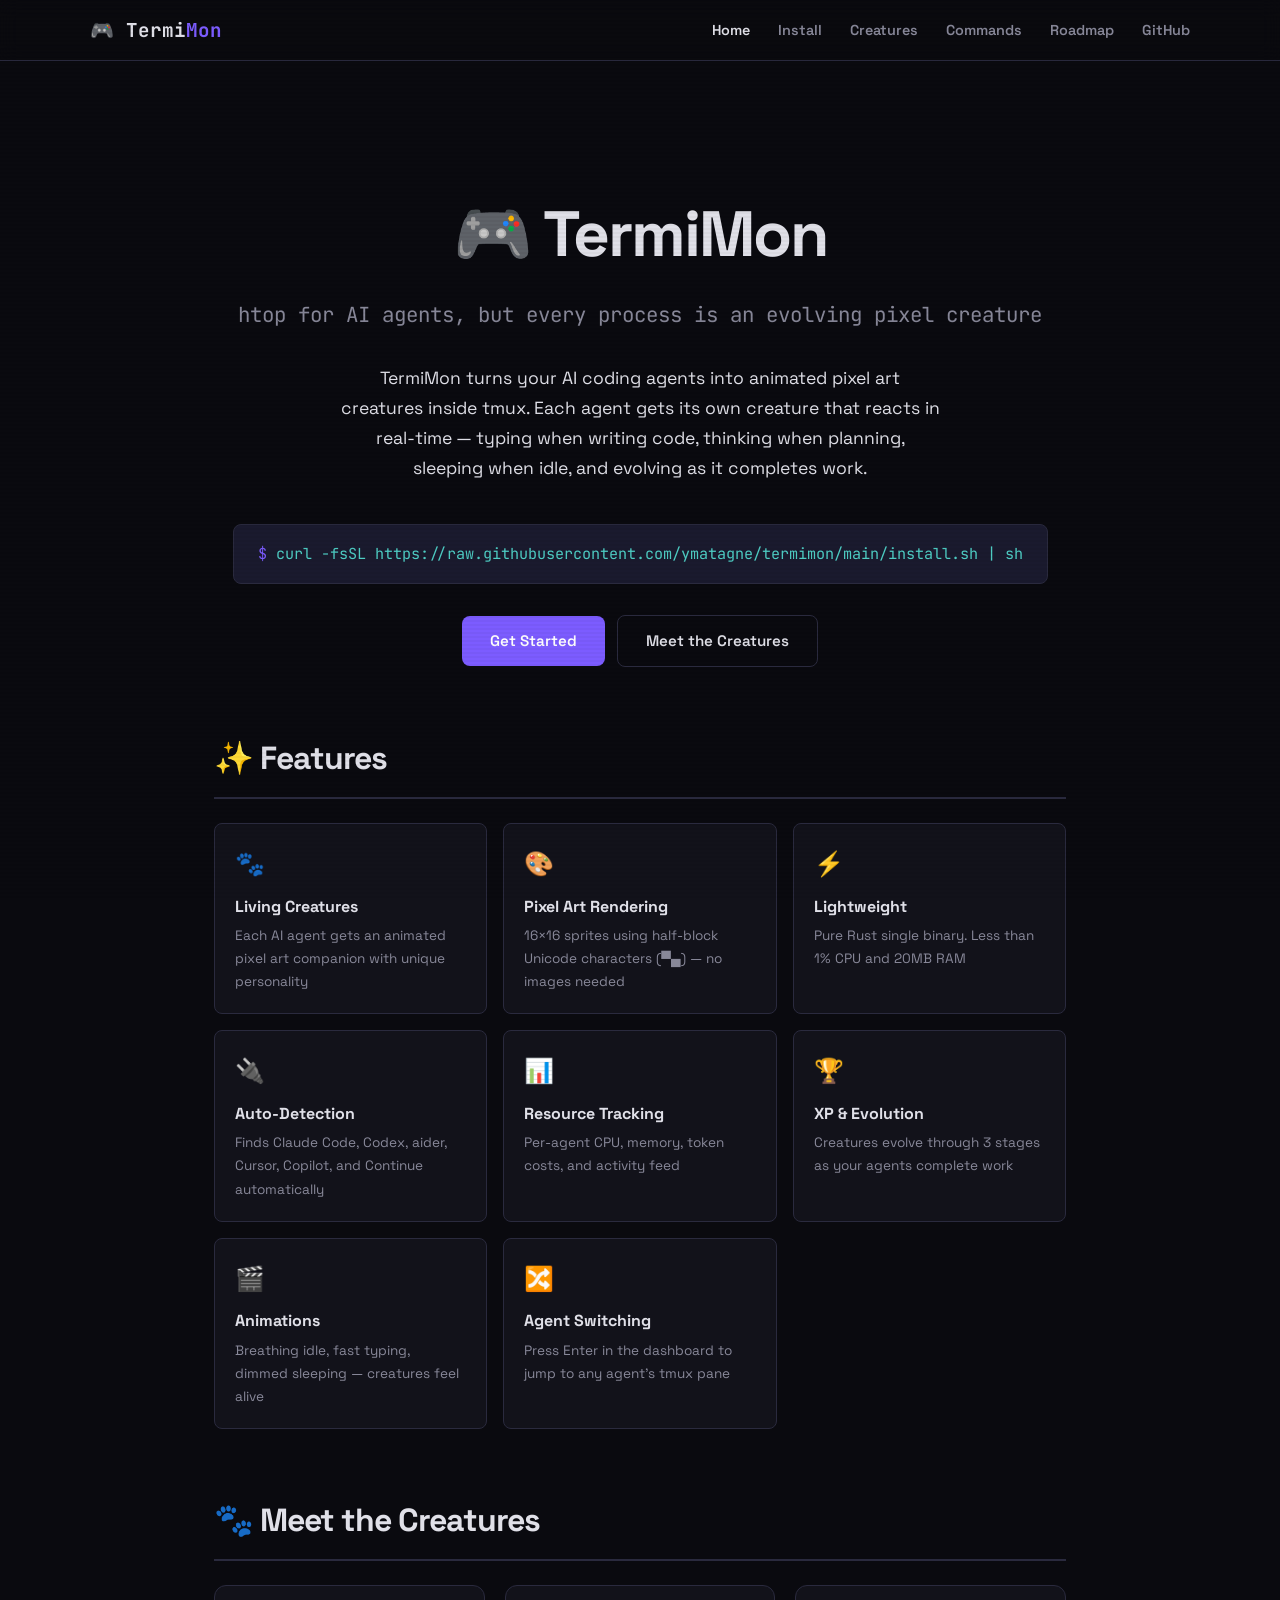
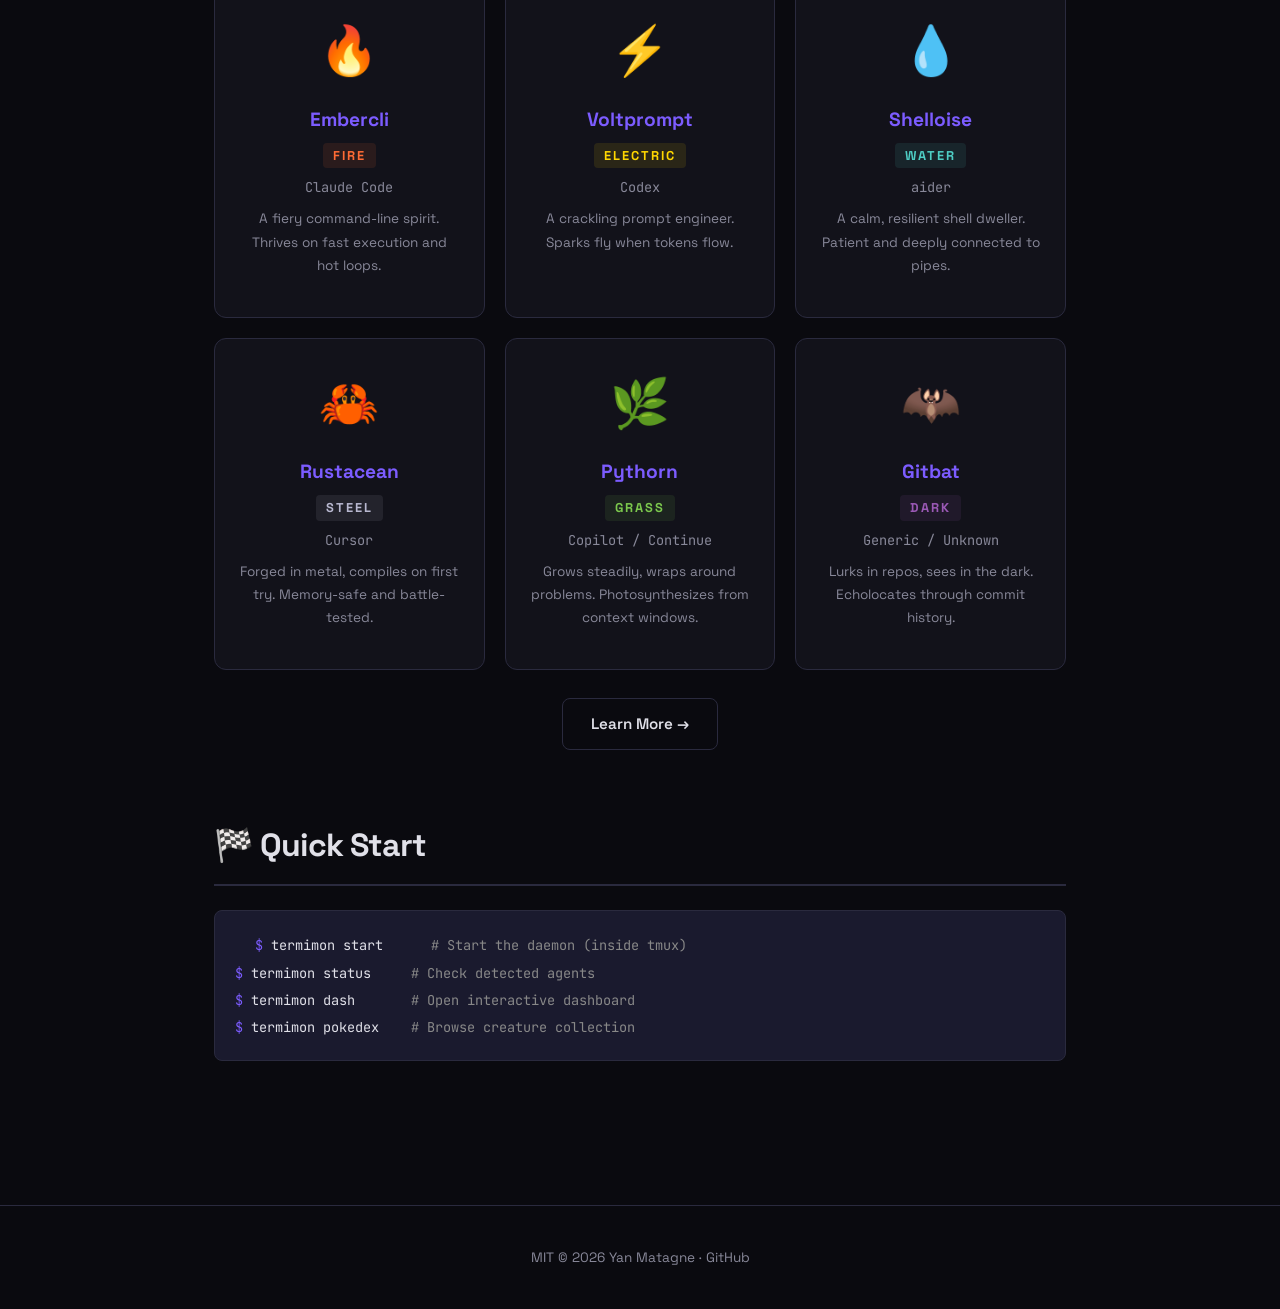
==== docs/index.html @ b50f7424 "docs: add GitHub Pages site, updated README, and CONTRIBUTING.md - Dark-themed docs site with pixel " ====
<!DOCTYPE html>
<html lang="en">
<head>
  <meta charset="UTF-8">
  <meta name="viewport" content="width=device-width, initial-scale=1.0">
  <title>TermiMon — Terminal Creature Companions for AI Agents</title>
  <meta name="description" content="htop for AI agents, but every process is an evolving pixel creature. Terminal companions for Claude Code, Codex, aider, Cursor, and more.">
  <link rel="stylesheet" href="assets/style.css">
</head>
<body>
  <nav>
    <div class="nav-inner">
      <div class="logo">🎮 Termi<span>Mon</span></div>
      <div class="links">
        <a href="index.html" class="active">Home</a>
        <a href="install.html">Install</a>
        <a href="creatures.html">Creatures</a>
        <a href="commands.html">Commands</a>
        <a href="roadmap.html">Roadmap</a>
        <a href="https://github.com/ymatagne/termimon">GitHub</a>
      </div>
    </div>
  </nav>

  <div class="container">
    <div class="hero">
      <h1>🎮 TermiMon</h1>
      <p class="tagline">htop for AI agents, but every process is an evolving pixel creature</p>
      <p class="pitch">
        TermiMon turns your AI coding agents into animated pixel art creatures inside tmux.
        Each agent gets its own creature that reacts in real-time — typing when writing code,
        thinking when planning, sleeping when idle, and evolving as it completes work.
      </p>
      <div class="hero-install">
        <span class="prompt">$ </span><span class="cmd">curl -fsSL https://raw.githubusercontent.com/ymatagne/termimon/main/install.sh | sh</span>
      </div>
      <br><br>
      <a href="install.html" class="btn btn-primary">Get Started</a>
      <a href="creatures.html" class="btn btn-outline">Meet the Creatures</a>
    </div>

    <section>
      <h2>✨ Features</h2>
      <div class="features">
        <div class="feature">
          <div class="icon">🐾</div>
          <h4>Living Creatures</h4>
          <p>Each AI agent gets an animated pixel art companion with unique personality</p>
        </div>
        <div class="feature">
          <div class="icon">🎨</div>
          <h4>Pixel Art Rendering</h4>
          <p>16×16 sprites using half-block Unicode characters (▀▄) — no images needed</p>
        </div>
        <div class="feature">
          <div class="icon">⚡</div>
          <h4>Lightweight</h4>
          <p>Pure Rust single binary. Less than 1% CPU and 20MB RAM</p>
        </div>
        <div class="feature">
          <div class="icon">🔌</div>
          <h4>Auto-Detection</h4>
          <p>Finds Claude Code, Codex, aider, Cursor, Copilot, and Continue automatically</p>
        </div>
        <div class="feature">
          <div class="icon">📊</div>
          <h4>Resource Tracking</h4>
          <p>Per-agent CPU, memory, token costs, and activity feed</p>
        </div>
        <div class="feature">
          <div class="icon">🏆</div>
          <h4>XP & Evolution</h4>
          <p>Creatures evolve through 3 stages as your agents complete work</p>
        </div>
        <div class="feature">
          <div class="icon">🎬</div>
          <h4>Animations</h4>
          <p>Breathing idle, fast typing, dimmed sleeping — creatures feel alive</p>
        </div>
        <div class="feature">
          <div class="icon">🔀</div>
          <h4>Agent Switching</h4>
          <p>Press Enter in the dashboard to jump to any agent's tmux pane</p>
        </div>
      </div>
    </section>

    <section>
      <h2>🐾 Meet the Creatures</h2>
      <div class="creatures-grid">
        <div class="creature-card">
          <span class="sprite">🔥</span>
          <h3>Embercli</h3>
          <span class="type type-fire">Fire</span>
          <div class="agent">Claude Code</div>
          <p class="desc">A fiery command-line spirit. Thrives on fast execution and hot loops.</p>
        </div>
        <div class="creature-card">
          <span class="sprite">⚡</span>
          <h3>Voltprompt</h3>
          <span class="type type-electric">Electric</span>
          <div class="agent">Codex</div>
          <p class="desc">A crackling prompt engineer. Sparks fly when tokens flow.</p>
        </div>
        <div class="creature-card">
          <span class="sprite">💧</span>
          <h3>Shelloise</h3>
          <span class="type type-water">Water</span>
          <div class="agent">aider</div>
          <p class="desc">A calm, resilient shell dweller. Patient and deeply connected to pipes.</p>
        </div>
        <div class="creature-card">
          <span class="sprite">🦀</span>
          <h3>Rustacean</h3>
          <span class="type type-steel">Steel</span>
          <div class="agent">Cursor</div>
          <p class="desc">Forged in metal, compiles on first try. Memory-safe and battle-tested.</p>
        </div>
        <div class="creature-card">
          <span class="sprite">🌿</span>
          <h3>Pythorn</h3>
          <span class="type type-grass">Grass</span>
          <div class="agent">Copilot / Continue</div>
          <p class="desc">Grows steadily, wraps around problems. Photosynthesizes from context windows.</p>
        </div>
        <div class="creature-card">
          <span class="sprite">🦇</span>
          <h3>Gitbat</h3>
          <span class="type type-dark">Dark</span>
          <div class="agent">Generic / Unknown</div>
          <p class="desc">Lurks in repos, sees in the dark. Echolocates through commit history.</p>
        </div>
      </div>
      <p style="text-align:center"><a href="creatures.html" class="btn btn-outline">Learn More →</a></p>
    </section>

    <section>
      <h2>🏁 Quick Start</h2>
      <pre><code><span style="color:#7c5cff">$</span> termimon start      <span style="color:#888"># Start the daemon (inside tmux)</span>
<span style="color:#7c5cff">$</span> termimon status     <span style="color:#888"># Check detected agents</span>
<span style="color:#7c5cff">$</span> termimon dash       <span style="color:#888"># Open interactive dashboard</span>
<span style="color:#7c5cff">$</span> termimon pokedex    <span style="color:#888"># Browse creature collection</span></code></pre>
    </section>
  </div>

  <footer>
    <p>MIT © 2026 Yan Matagne · <a href="https://github.com/ymatagne/termimon">GitHub</a></p>
  </footer>
</body>
</html>
---- docs/assets/style.css ----
@import url('https://fonts.googleapis.com/css2?family=JetBrains+Mono:wght@400;700&family=Space+Grotesk:wght@400;600;700&display=swap');

:root {
  --bg: #0a0a0f;
  --bg-card: #12121a;
  --bg-code: #1a1a2e;
  --border: #2a2a3e;
  --text: #e0e0e8;
  --text-dim: #888899;
  --accent: #7c5cff;
  --accent-glow: rgba(124, 92, 255, 0.3);
  --fire: #ff6b35;
  --electric: #ffd700;
  --water: #4ecdc4;
  --steel: #b8b8d0;
  --grass: #7bc74d;
  --dark: #9b59b6;
  --green: #4ecdc4;
}

* { margin: 0; padding: 0; box-sizing: border-box; }

html { scroll-behavior: smooth; }

body {
  font-family: 'Space Grotesk', sans-serif;
  background: var(--bg);
  color: var(--text);
  line-height: 1.7;
  min-height: 100vh;
}

/* Scanline overlay */
body::before {
  content: '';
  position: fixed;
  top: 0; left: 0; right: 0; bottom: 0;
  background: repeating-linear-gradient(
    0deg,
    transparent,
    transparent 2px,
    rgba(0,0,0,0.03) 2px,
    rgba(0,0,0,0.03) 4px
  );
  pointer-events: none;
  z-index: 1000;
}

a { color: var(--accent); text-decoration: none; transition: color 0.2s; }
a:hover { color: #9d84ff; }

code, pre {
  font-family: 'JetBrains Mono', monospace;
}

code {
  background: var(--bg-code);
  padding: 2px 8px;
  border-radius: 4px;
  font-size: 0.9em;
}

pre {
  background: var(--bg-code);
  border: 1px solid var(--border);
  border-radius: 8px;
  padding: 20px;
  overflow-x: auto;
  margin: 16px 0;
  position: relative;
}

pre code {
  background: none;
  padding: 0;
  font-size: 0.85em;
}

pre::before {
  content: '$ ';
  color: var(--accent);
  opacity: 0;
}

/* Nav */
nav {
  position: fixed;
  top: 0; left: 0; right: 0;
  background: rgba(10, 10, 15, 0.9);
  backdrop-filter: blur(10px);
  border-bottom: 1px solid var(--border);
  z-index: 100;
  padding: 0 24px;
}

nav .nav-inner {
  max-width: 1100px;
  margin: 0 auto;
  display: flex;
  align-items: center;
  justify-content: space-between;
  height: 60px;
}

nav .logo {
  font-family: 'JetBrains Mono', monospace;
  font-weight: 700;
  font-size: 1.2em;
  color: var(--text);
}

nav .logo span { color: var(--accent); }

nav .links { display: flex; gap: 28px; }
nav .links a {
  color: var(--text-dim);
  font-size: 0.9em;
  font-weight: 600;
  transition: color 0.2s;
}
nav .links a:hover, nav .links a.active { color: var(--text); }

/* Main content */
.container {
  max-width: 900px;
  margin: 0 auto;
  padding: 100px 24px 80px;
}

/* Hero */
.hero {
  text-align: center;
  padding: 80px 0 60px;
}

.hero h1 {
  font-size: 4em;
  font-weight: 700;
  margin-bottom: 8px;
  letter-spacing: -2px;
}

.hero .tagline {
  font-size: 1.3em;
  color: var(--text-dim);
  margin-bottom: 32px;
  font-family: 'JetBrains Mono', monospace;
}

.hero .pitch {
  font-size: 1.1em;
  color: var(--text);
  max-width: 600px;
  margin: 0 auto 40px;
}

.hero-install {
  background: var(--bg-code);
  border: 1px solid var(--border);
  border-radius: 8px;
  padding: 16px 24px;
  display: inline-block;
  font-family: 'JetBrains Mono', monospace;
  font-size: 0.95em;
  position: relative;
}

.hero-install .prompt { color: var(--accent); }
.hero-install .cmd { color: var(--green); }

/* Section */
section {
  margin-bottom: 64px;
}

section h2 {
  font-size: 2em;
  margin-bottom: 24px;
  padding-bottom: 12px;
  border-bottom: 2px solid var(--border);
  letter-spacing: -1px;
}

section h3 {
  font-size: 1.3em;
  margin: 24px 0 12px;
  color: var(--accent);
}

section p {
  margin-bottom: 16px;
  color: var(--text-dim);
}

/* Feature grid */
.features {
  display: grid;
  grid-template-columns: repeat(auto-fit, minmax(250px, 1fr));
  gap: 16px;
  margin: 24px 0;
}

.feature {
  background: var(--bg-card);
  border: 1px solid var(--border);
  border-radius: 8px;
  padding: 20px;
  transition: border-color 0.2s;
}

.feature:hover {
  border-color: var(--accent);
}

.feature .icon {
  font-size: 1.5em;
  margin-bottom: 8px;
}

.feature h4 {
  font-size: 1em;
  margin-bottom: 4px;
}

.feature p {
  font-size: 0.85em;
  color: var(--text-dim);
  margin: 0;
}

/* Creature cards */
.creatures-grid {
  display: grid;
  grid-template-columns: repeat(auto-fit, minmax(260px, 1fr));
  gap: 20px;
  margin: 24px 0;
}

.creature-card {
  background: var(--bg-card);
  border: 1px solid var(--border);
  border-radius: 12px;
  padding: 24px;
  text-align: center;
  transition: transform 0.2s, border-color 0.2s;
}

.creature-card:hover {
  transform: translateY(-4px);
  border-color: var(--accent);
}

.creature-card .sprite {
  font-size: 3em;
  margin-bottom: 12px;
  display: block;
}

.creature-card h3 {
  margin: 0 0 4px;
  font-size: 1.2em;
}

.creature-card .type {
  font-size: 0.8em;
  font-weight: 700;
  text-transform: uppercase;
  letter-spacing: 2px;
  margin-bottom: 8px;
  display: inline-block;
  padding: 2px 10px;
  border-radius: 4px;
}

.type-fire { color: var(--fire); background: rgba(255,107,53,0.1); }
.type-electric { color: var(--electric); background: rgba(255,215,0,0.1); }
.type-water { color: var(--water); background: rgba(78,205,196,0.1); }
.type-steel { color: var(--steel); background: rgba(184,184,208,0.1); }
.type-grass { color: var(--grass); background: rgba(123,199,77,0.1); }
.type-dark { color: var(--dark); background: rgba(155,89,182,0.1); }

.creature-card .agent {
  font-family: 'JetBrains Mono', monospace;
  font-size: 0.85em;
  color: var(--text-dim);
}

.creature-card .desc {
  font-size: 0.85em;
  color: var(--text-dim);
  margin-top: 8px;
}

/* Commands table */
.cmd-table {
  width: 100%;
  border-collapse: collapse;
  margin: 16px 0;
}

.cmd-table th, .cmd-table td {
  text-align: left;
  padding: 12px 16px;
  border-bottom: 1px solid var(--border);
}

.cmd-table th {
  color: var(--accent);
  font-size: 0.85em;
  text-transform: uppercase;
  letter-spacing: 1px;
}

.cmd-table td code {
  color: var(--green);
}

/* Roadmap */
.roadmap-item {
  display: flex;
  align-items: flex-start;
  gap: 12px;
  padding: 12px 0;
  border-bottom: 1px solid var(--border);
}

.roadmap-item .check {
  width: 20px;
  height: 20px;
  border-radius: 50%;
  border: 2px solid var(--border);
  flex-shrink: 0;
  margin-top: 2px;
  display: flex;
  align-items: center;
  justify-content: center;
  font-size: 0.7em;
}

.roadmap-item.done .check {
  background: var(--accent);
  border-color: var(--accent);
  color: white;
}

/* Buttons */
.btn {
  display: inline-block;
  padding: 12px 28px;
  border-radius: 8px;
  font-weight: 600;
  font-size: 0.95em;
  transition: all 0.2s;
  margin: 4px;
}

.btn-primary {
  background: var(--accent);
  color: white;
}

.btn-primary:hover {
  background: #6b48e8;
  color: white;
  box-shadow: 0 0 20px var(--accent-glow);
}

.btn-outline {
  border: 1px solid var(--border);
  color: var(--text);
}

.btn-outline:hover {
  border-color: var(--accent);
  color: var(--accent);
}

/* Footer */
footer {
  text-align: center;
  padding: 40px 24px;
  border-top: 1px solid var(--border);
  color: var(--text-dim);
  font-size: 0.85em;
}

footer a { color: var(--text-dim); }
footer a:hover { color: var(--accent); }

/* Responsive */
@media (max-width: 600px) {
  .hero h1 { font-size: 2.5em; }
  .hero .tagline { font-size: 1em; }
  nav .links { gap: 16px; }
  nav .links a { font-size: 0.8em; }
  .creatures-grid { grid-template-columns: 1fr; }
}
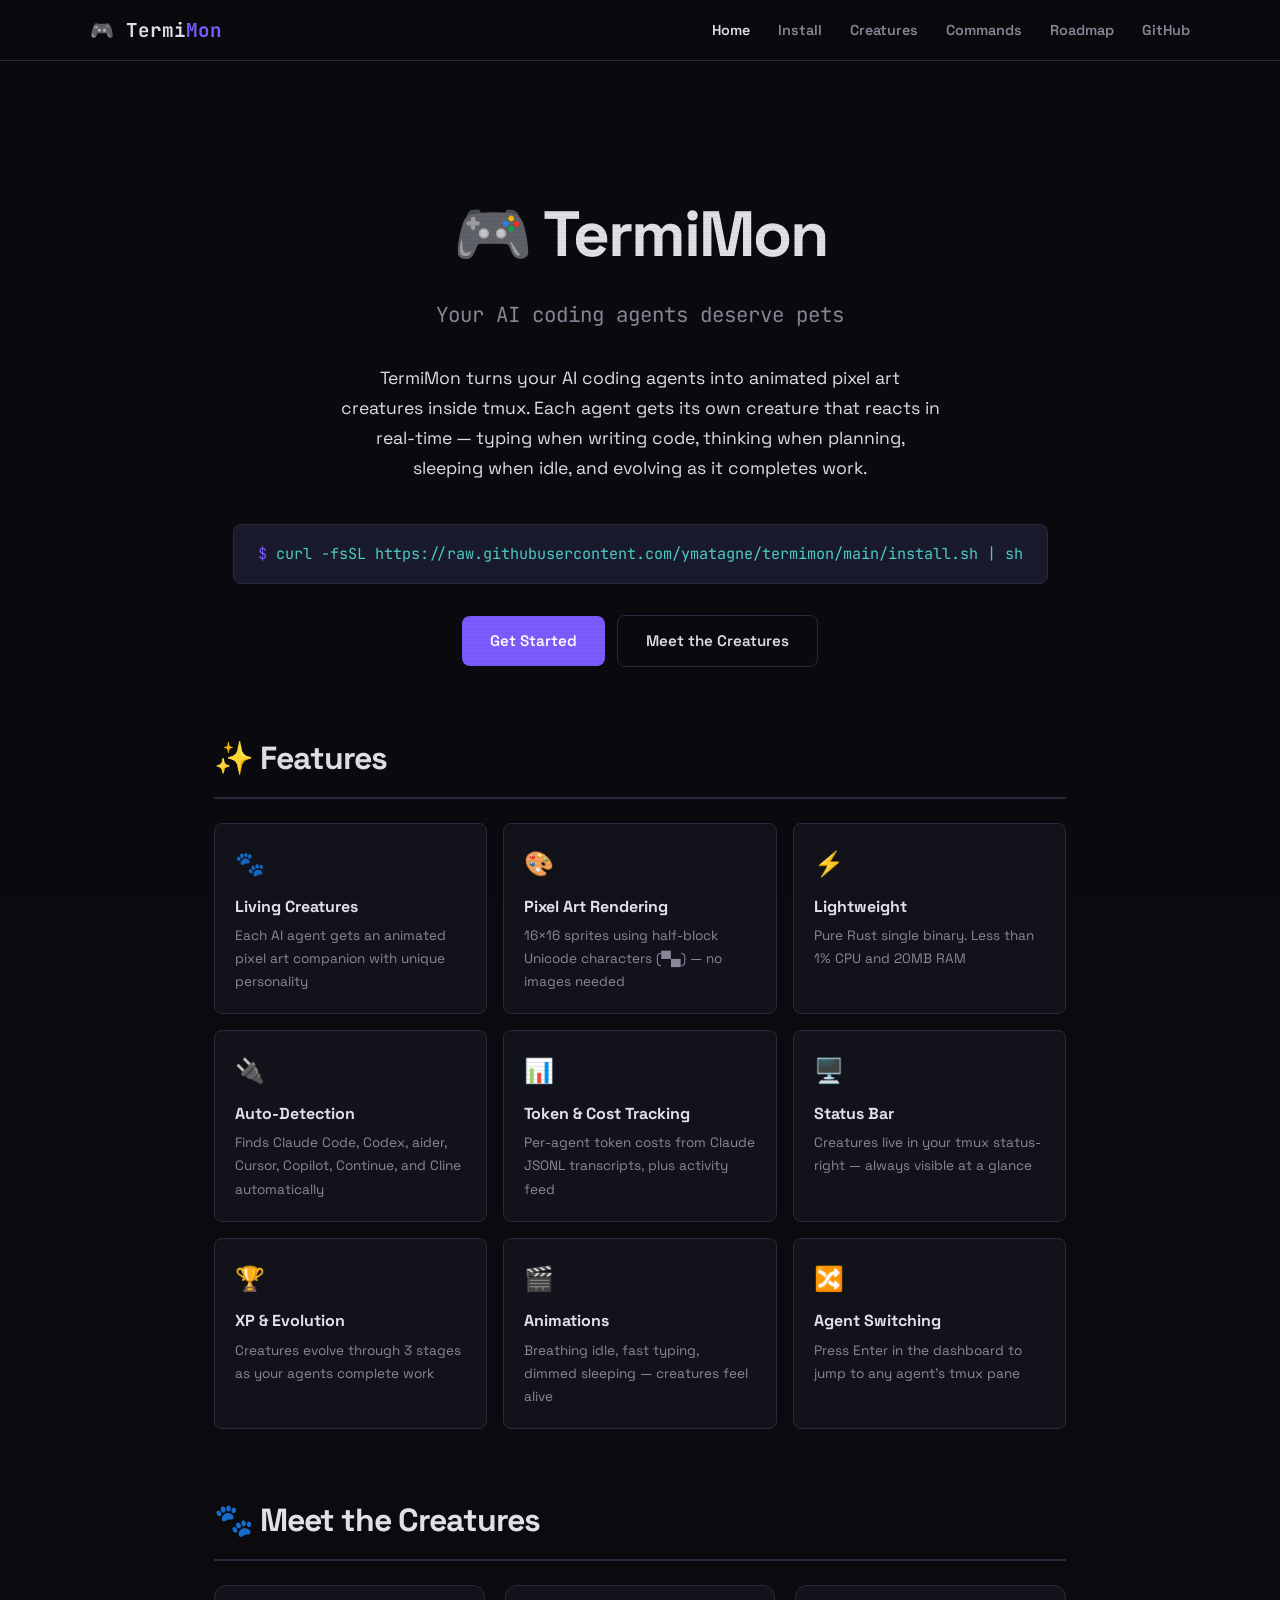
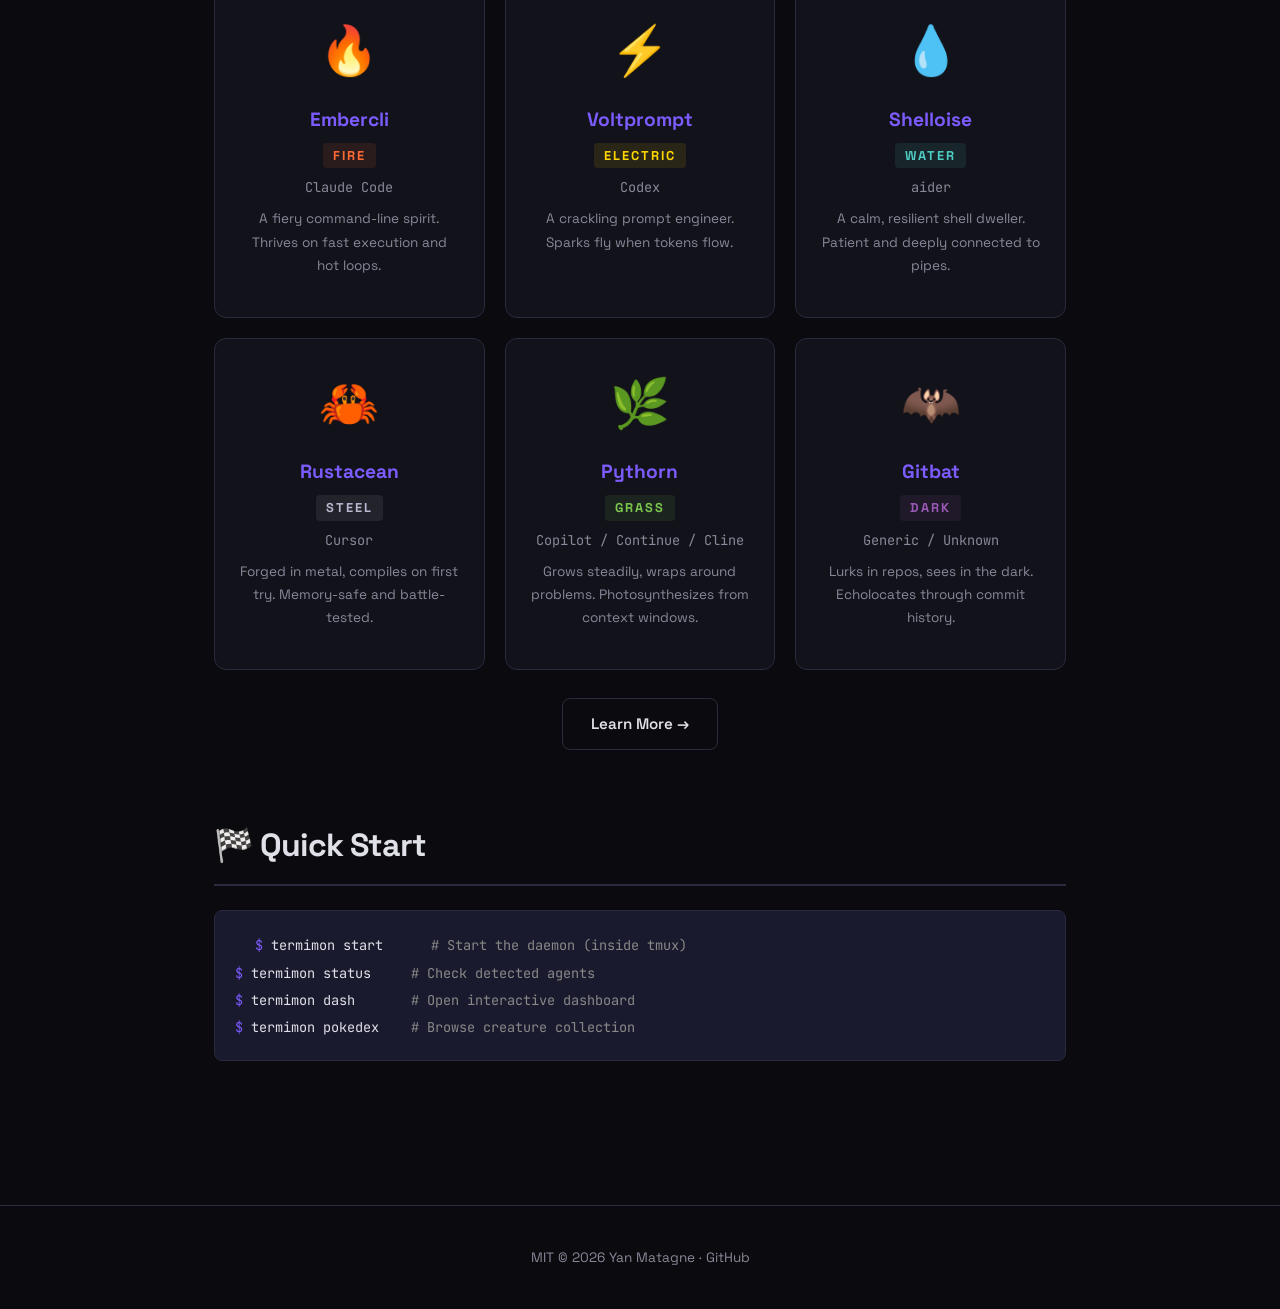
==== commit 5f36b2a3: "docs: update all documentation for v0.3.1 - README.md: full rewrite with evolution table, updated fe" ====
--- a/docs/index.html
+++ b/docs/index.html
@@ -4,7 +4,7 @@
   <meta charset="UTF-8">
   <meta name="viewport" content="width=device-width, initial-scale=1.0">
   <title>TermiMon — Terminal Creature Companions for AI Agents</title>
-  <meta name="description" content="htop for AI agents, but every process is an evolving pixel creature. Terminal companions for Claude Code, Codex, aider, Cursor, and more.">
+  <meta name="description" content="Your AI coding agents deserve pets. Pixel art creatures in tmux that evolve as your agents work. Supports Claude Code, Codex, aider, Cursor, Copilot, Continue, and Cline.">
   <link rel="stylesheet" href="assets/style.css">
 </head>
 <body>
@@ -25,7 +25,7 @@
   <div class="container">
     <div class="hero">
       <h1>🎮 TermiMon</h1>
-      <p class="tagline">htop for AI agents, but every process is an evolving pixel creature</p>
+      <p class="tagline">Your AI coding agents deserve pets</p>
       <p class="pitch">
         TermiMon turns your AI coding agents into animated pixel art creatures inside tmux.
         Each agent gets its own creature that reacts in real-time — typing when writing code,
@@ -60,12 +60,17 @@
         <div class="feature">
           <div class="icon">🔌</div>
           <h4>Auto-Detection</h4>
-          <p>Finds Claude Code, Codex, aider, Cursor, Copilot, and Continue automatically</p>
+          <p>Finds Claude Code, Codex, aider, Cursor, Copilot, Continue, and Cline automatically</p>
         </div>
         <div class="feature">
           <div class="icon">📊</div>
-          <h4>Resource Tracking</h4>
-          <p>Per-agent CPU, memory, token costs, and activity feed</p>
+          <h4>Token &amp; Cost Tracking</h4>
+          <p>Per-agent token costs from Claude JSONL transcripts, plus activity feed</p>
+        </div>
+        <div class="feature">
+          <div class="icon">🖥️</div>
+          <h4>Status Bar</h4>
+          <p>Creatures live in your tmux status-right — always visible at a glance</p>
         </div>
         <div class="feature">
           <div class="icon">🏆</div>
@@ -120,7 +125,7 @@
           <span class="sprite">🌿</span>
           <h3>Pythorn</h3>
           <span class="type type-grass">Grass</span>
-          <div class="agent">Copilot / Continue</div>
+          <div class="agent">Copilot / Continue / Cline</div>
           <p class="desc">Grows steadily, wraps around problems. Photosynthesizes from context windows.</p>
         </div>
         <div class="creature-card">
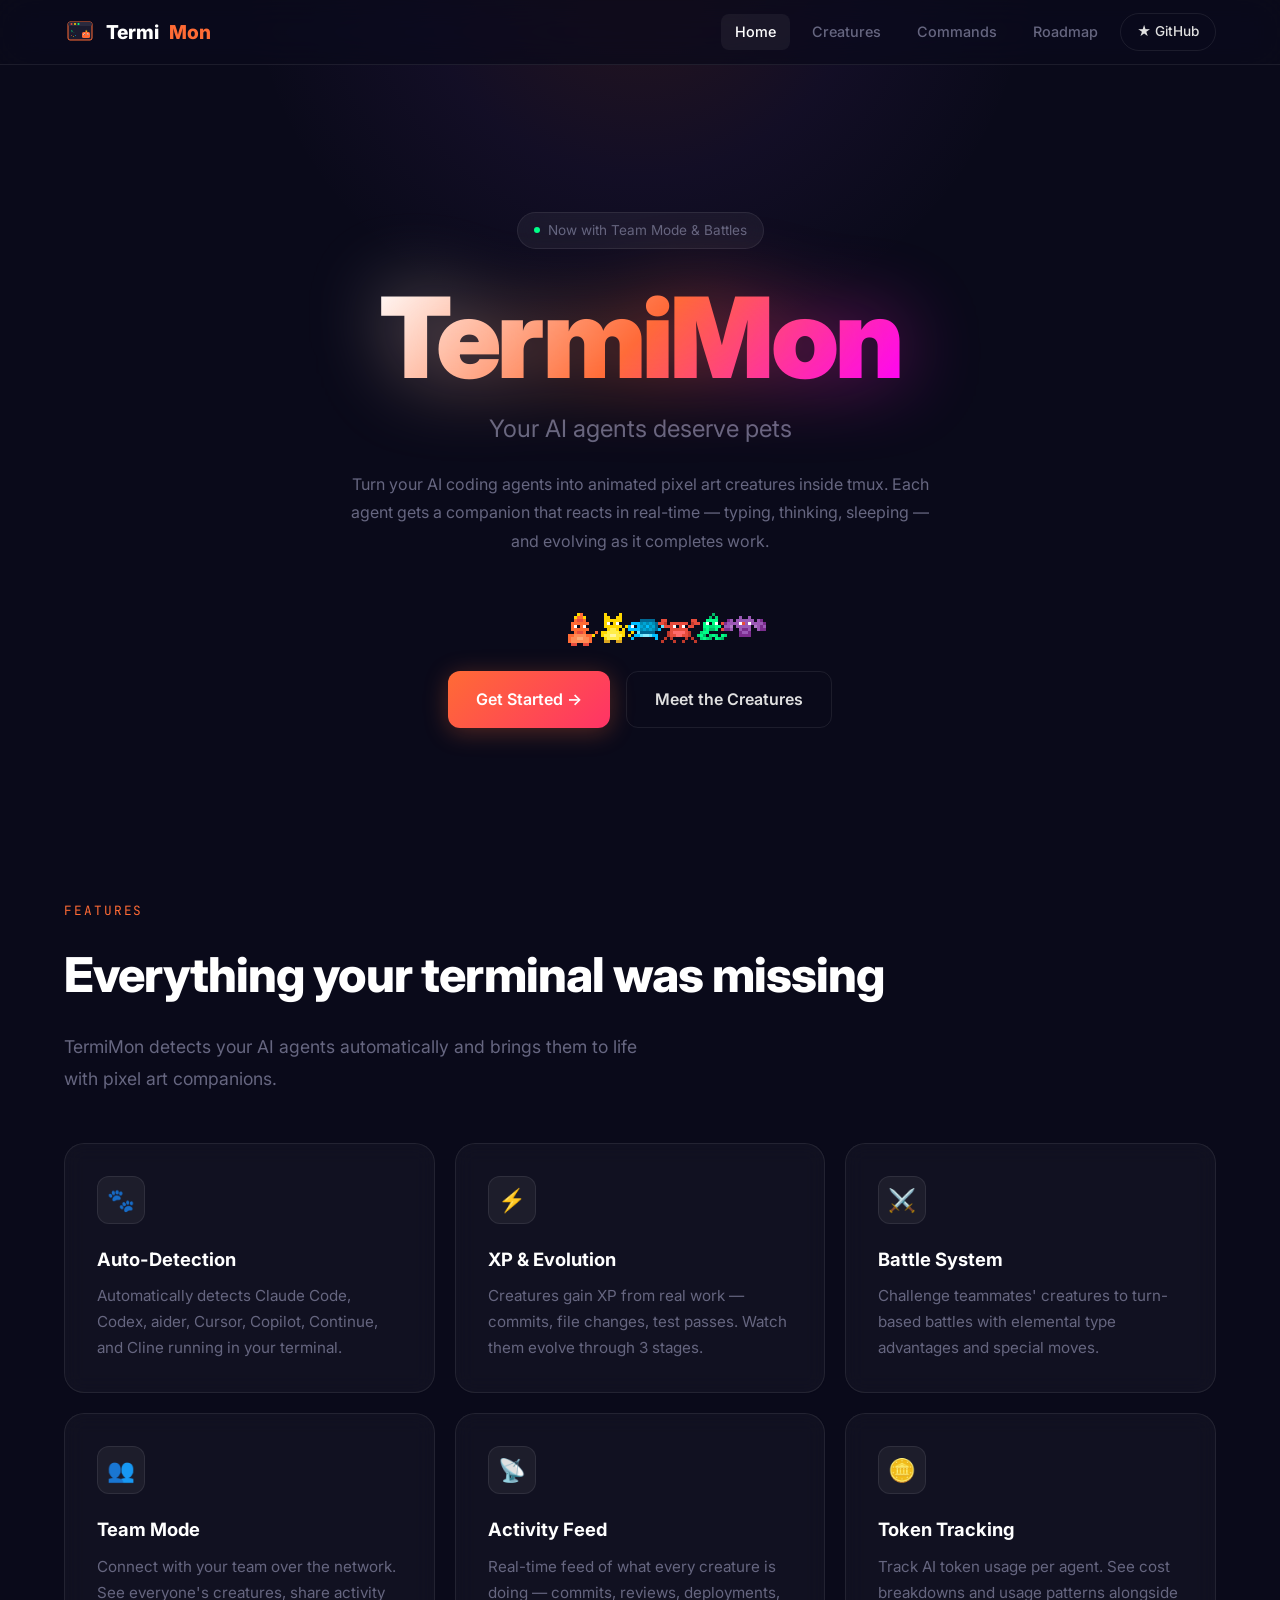
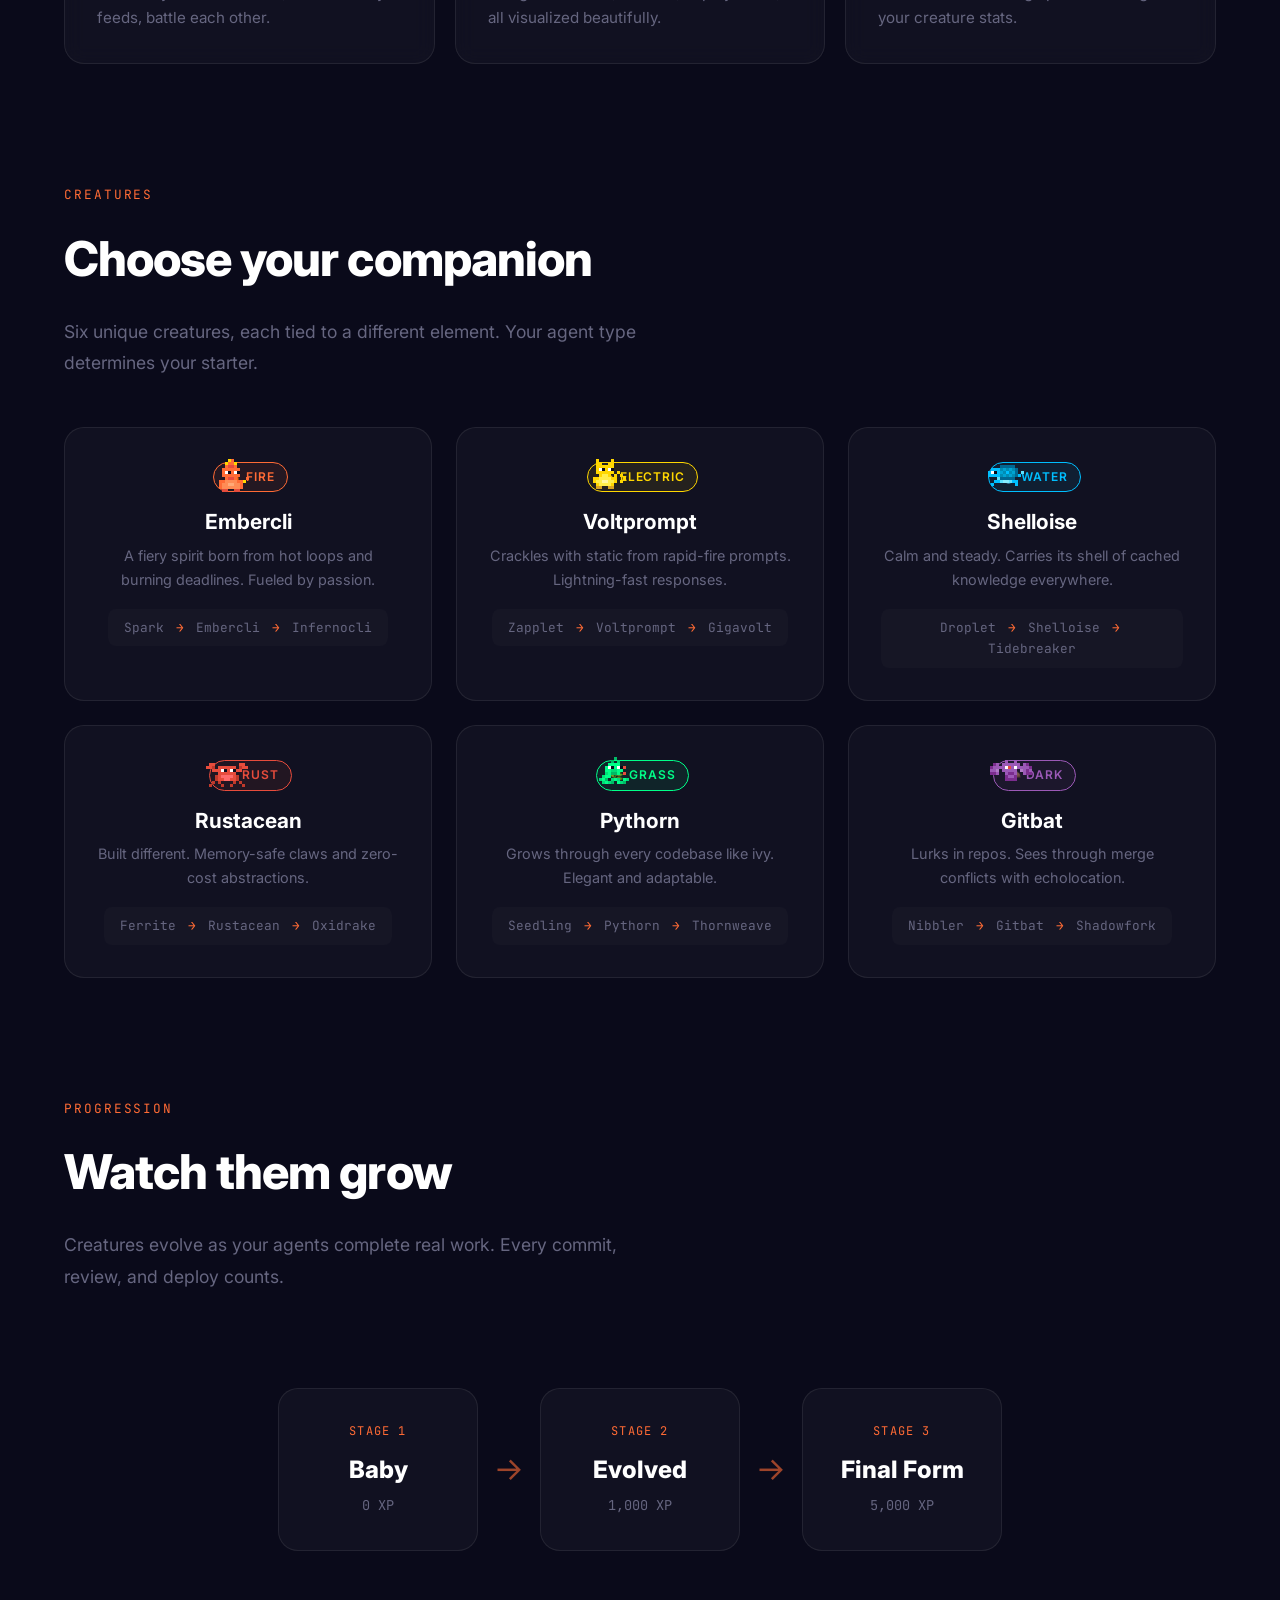
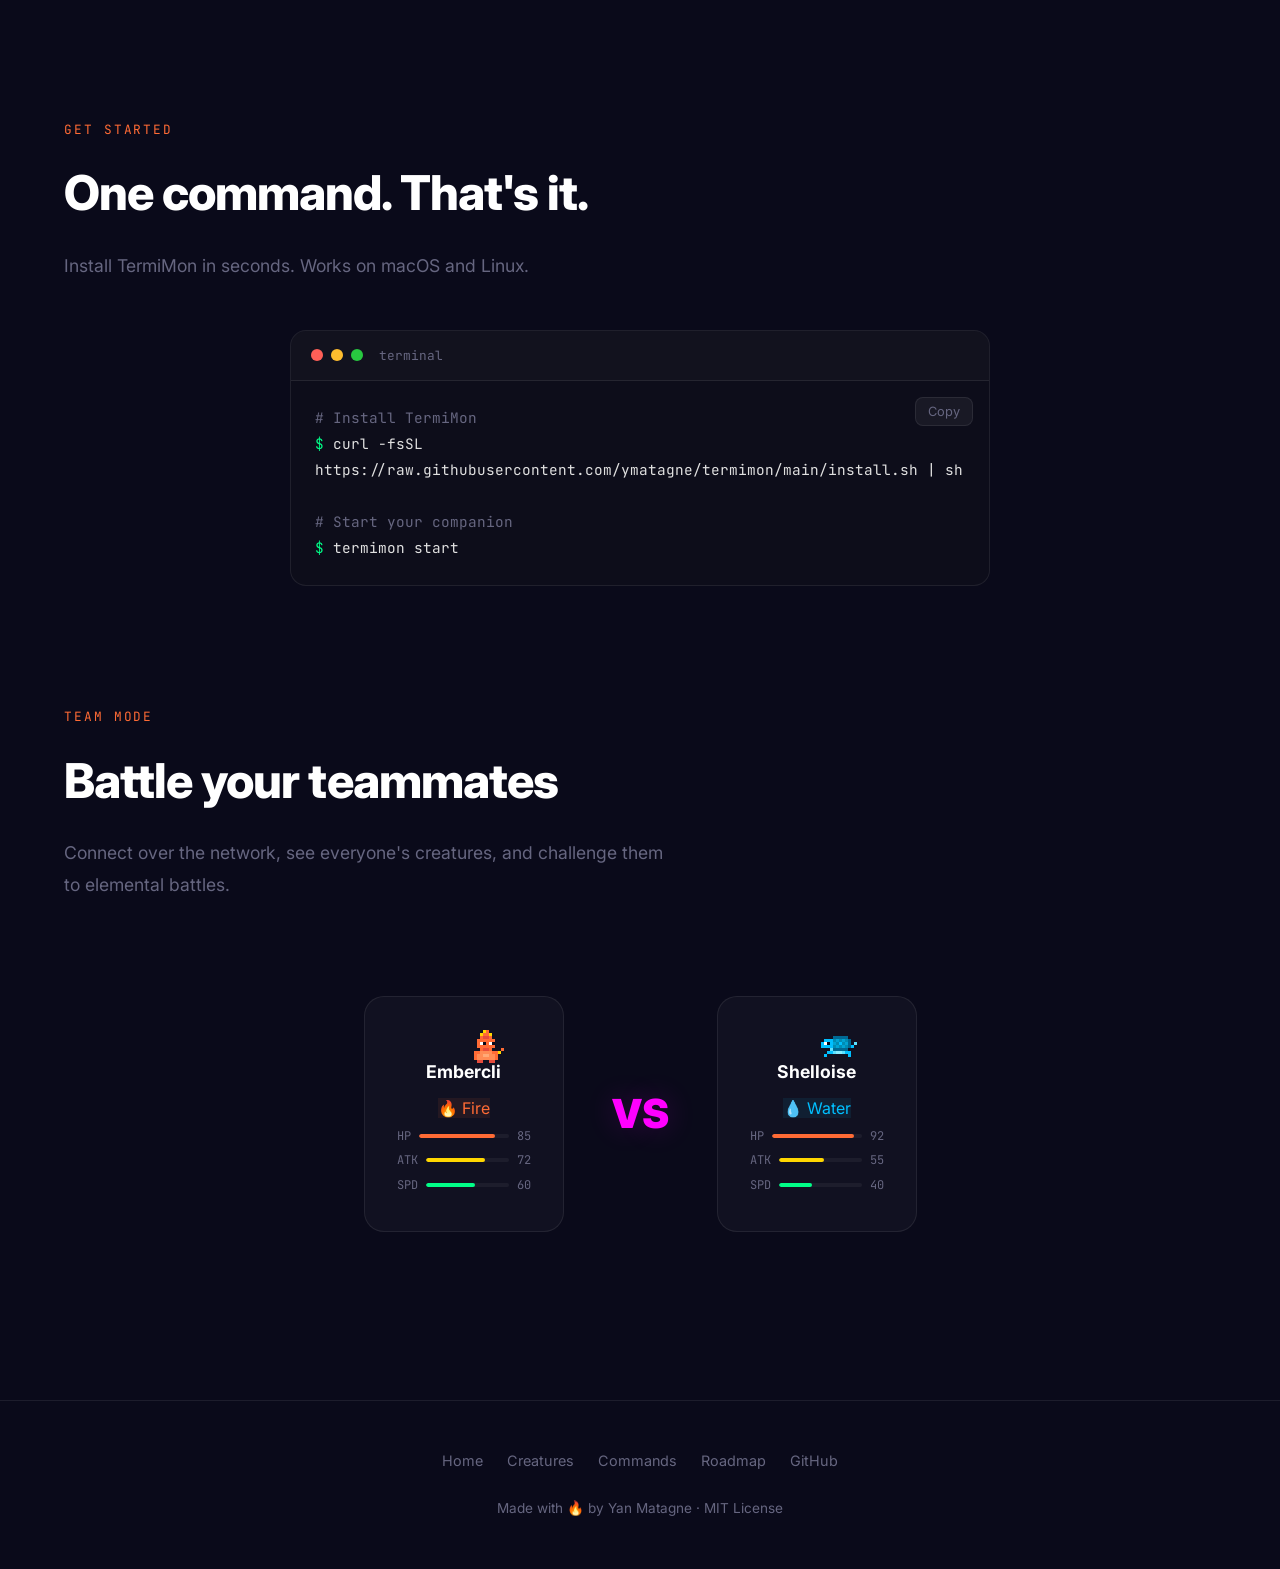
==== commit 0ec3488e: "✨ Complete site redesign: dark gaming aesthetic, CSS pixel creatures, glass-morphism cards, scroll a" ====
--- a/docs/index.html
+++ b/docs/index.html
@@ -4,152 +4,265 @@
   <meta charset="UTF-8">
   <meta name="viewport" content="width=device-width, initial-scale=1.0">
   <title>TermiMon — Terminal Creature Companions for AI Agents</title>
-  <meta name="description" content="Your AI coding agents deserve pets. Pixel art creatures in tmux that evolve as your agents work. Supports Claude Code, Codex, aider, Cursor, Copilot, Continue, and Cline.">
+  <meta name="description" content="Your AI coding agents deserve pets. Pixel art creatures in tmux that evolve as your agents work.">
+  <link rel="icon" href="assets/logo.svg" type="image/svg+xml">
   <link rel="stylesheet" href="assets/style.css">
 </head>
 <body>
   <nav>
     <div class="nav-inner">
-      <div class="logo">🎮 Termi<span>Mon</span></div>
-      <div class="links">
+      <a href="index.html" class="logo">
+        <img src="assets/logo.svg" alt="TermiMon">
+        Termi<span>Mon</span>
+      </a>
+      <div class="nav-links" id="navLinks">
         <a href="index.html" class="active">Home</a>
-        <a href="install.html">Install</a>
+        <a href="creatures.html">Creatures</a>
+        <a href="commands.html">Commands</a>
+        <a href="roadmap.html">Roadmap</a>
+        <a href="https://github.com/ymatagne/termimon" class="gh-link">★ GitHub</a>
+      </div>
+      <button class="mobile-toggle" onclick="document.getElementById('navLinks').classList.toggle('open')">☰</button>
+    </div>
+  </nav>
+
+  <!-- HERO -->
+  <div class="hero">
+    <div class="hero-badge">
+      <span class="dot"></span>
+      Now with Team Mode & Battles
+    </div>
+    <h1>TermiMon</h1>
+    <p class="tagline">Your AI agents deserve pets</p>
+    <p class="pitch">
+      Turn your AI coding agents into animated pixel art creatures inside tmux.
+      Each agent gets a companion that reacts in real-time — typing, thinking, sleeping — 
+      and evolving as it completes work.
+    </p>
+
+    <div class="hero-creatures">
+      <div class="hero-creature"><div class="pixel-creature pixel-embercli"></div></div>
+      <div class="hero-creature"><div class="pixel-creature pixel-voltprompt"></div></div>
+      <div class="hero-creature"><div class="pixel-creature pixel-shelloise"></div></div>
+      <div class="hero-creature"><div class="pixel-creature pixel-rustacean"></div></div>
+      <div class="hero-creature"><div class="pixel-creature pixel-pythorn"></div></div>
+      <div class="hero-creature"><div class="pixel-creature pixel-gitbat"></div></div>
+    </div>
+
+    <div class="btn-row">
+      <a href="#install" class="btn btn-primary">Get Started →</a>
+      <a href="creatures.html" class="btn btn-outline">Meet the Creatures</a>
+    </div>
+  </div>
+
+  <!-- FEATURES -->
+  <section class="reveal">
+    <div class="section-label">Features</div>
+    <h2 class="section-title">Everything your terminal was missing</h2>
+    <p class="section-desc">TermiMon detects your AI agents automatically and brings them to life with pixel art companions.</p>
+    
+    <div class="features-grid reveal-children">
+      <div class="feature-card">
+        <div class="feature-icon">🐾</div>
+        <h3>Auto-Detection</h3>
+        <p>Automatically detects Claude Code, Codex, aider, Cursor, Copilot, Continue, and Cline running in your terminal.</p>
+      </div>
+      <div class="feature-card">
+        <div class="feature-icon">⚡</div>
+        <h3>XP &amp; Evolution</h3>
+        <p>Creatures gain XP from real work — commits, file changes, test passes. Watch them evolve through 3 stages.</p>
+      </div>
+      <div class="feature-card">
+        <div class="feature-icon">⚔️</div>
+        <h3>Battle System</h3>
+        <p>Challenge teammates' creatures to turn-based battles with elemental type advantages and special moves.</p>
+      </div>
+      <div class="feature-card">
+        <div class="feature-icon">👥</div>
+        <h3>Team Mode</h3>
+        <p>Connect with your team over the network. See everyone's creatures, share activity feeds, battle each other.</p>
+      </div>
+      <div class="feature-card">
+        <div class="feature-icon">📡</div>
+        <h3>Activity Feed</h3>
+        <p>Real-time feed of what every creature is doing — commits, reviews, deployments, all visualized beautifully.</p>
+      </div>
+      <div class="feature-card">
+        <div class="feature-icon">🪙</div>
+        <h3>Token Tracking</h3>
+        <p>Track AI token usage per agent. See cost breakdowns and usage patterns alongside your creature stats.</p>
+      </div>
+    </div>
+  </section>
+
+  <!-- CREATURE SHOWCASE -->
+  <section class="reveal">
+    <div class="section-label">Creatures</div>
+    <h2 class="section-title">Choose your companion</h2>
+    <p class="section-desc">Six unique creatures, each tied to a different element. Your agent type determines your starter.</p>
+
+    <div class="creatures-grid reveal-children">
+      <div class="creature-card" style="--creature-color: var(--fire)">
+        <div class="pixel-creature pixel-embercli creature-pixel"></div>
+        <div class="element-badge element-fire">🔥 Fire</div>
+        <h3>Embercli</h3>
+        <p class="creature-desc">A fiery spirit born from hot loops and burning deadlines. Fueled by passion.</p>
+        <div class="evo-chain">Spark <span class="arrow">→</span> Embercli <span class="arrow">→</span> Infernocli</div>
+      </div>
+      <div class="creature-card" style="--creature-color: var(--electric)">
+        <div class="pixel-creature pixel-voltprompt creature-pixel"></div>
+        <div class="element-badge element-electric">⚡ Electric</div>
+        <h3>Voltprompt</h3>
+        <p class="creature-desc">Crackles with static from rapid-fire prompts. Lightning-fast responses.</p>
+        <div class="evo-chain">Zapplet <span class="arrow">→</span> Voltprompt <span class="arrow">→</span> Gigavolt</div>
+      </div>
+      <div class="creature-card" style="--creature-color: var(--water)">
+        <div class="pixel-creature pixel-shelloise creature-pixel"></div>
+        <div class="element-badge element-water">💧 Water</div>
+        <h3>Shelloise</h3>
+        <p class="creature-desc">Calm and steady. Carries its shell of cached knowledge everywhere.</p>
+        <div class="evo-chain">Droplet <span class="arrow">→</span> Shelloise <span class="arrow">→</span> Tidebreaker</div>
+      </div>
+      <div class="creature-card" style="--creature-color: var(--rust)">
+        <div class="pixel-creature pixel-rustacean creature-pixel"></div>
+        <div class="element-badge element-rust">🦀 Rust</div>
+        <h3>Rustacean</h3>
+        <p class="creature-desc">Built different. Memory-safe claws and zero-cost abstractions.</p>
+        <div class="evo-chain">Ferrite <span class="arrow">→</span> Rustacean <span class="arrow">→</span> Oxidrake</div>
+      </div>
+      <div class="creature-card" style="--creature-color: var(--grass)">
+        <div class="pixel-creature pixel-pythorn creature-pixel"></div>
+        <div class="element-badge element-grass">🌿 Grass</div>
+        <h3>Pythorn</h3>
+        <p class="creature-desc">Grows through every codebase like ivy. Elegant and adaptable.</p>
+        <div class="evo-chain">Seedling <span class="arrow">→</span> Pythorn <span class="arrow">→</span> Thornweave</div>
+      </div>
+      <div class="creature-card" style="--creature-color: var(--dark)">
+        <div class="pixel-creature pixel-gitbat creature-pixel"></div>
+        <div class="element-badge element-dark">🦇 Dark</div>
+        <h3>Gitbat</h3>
+        <p class="creature-desc">Lurks in repos. Sees through merge conflicts with echolocation.</p>
+        <div class="evo-chain">Nibbler <span class="arrow">→</span> Gitbat <span class="arrow">→</span> Shadowfork</div>
+      </div>
+    </div>
+  </section>
+
+  <!-- EVOLUTION TIMELINE -->
+  <section class="reveal">
+    <div class="section-label">Progression</div>
+    <h2 class="section-title">Watch them grow</h2>
+    <p class="section-desc">Creatures evolve as your agents complete real work. Every commit, review, and deploy counts.</p>
+
+    <div class="evo-timeline">
+      <div class="evo-stage">
+        <div class="stage-num">Stage 1</div>
+        <div class="stage-name">Baby</div>
+        <div class="stage-xp">0 XP</div>
+      </div>
+      <div class="evo-arrow">→</div>
+      <div class="evo-stage">
+        <div class="stage-num">Stage 2</div>
+        <div class="stage-name">Evolved</div>
+        <div class="stage-xp">1,000 XP</div>
+      </div>
+      <div class="evo-arrow">→</div>
+      <div class="evo-stage">
+        <div class="stage-num">Stage 3</div>
+        <div class="stage-name">Final Form</div>
+        <div class="stage-xp">5,000 XP</div>
+      </div>
+    </div>
+  </section>
+
+  <!-- INSTALL -->
+  <section id="install" class="reveal">
+    <div class="section-label">Get Started</div>
+    <h2 class="section-title">One command. That's it.</h2>
+    <p class="section-desc">Install TermiMon in seconds. Works on macOS and Linux.</p>
+
+    <div class="install-block">
+      <div class="terminal-block">
+        <div class="terminal-header">
+          <span class="terminal-dot red"></span>
+          <span class="terminal-dot yellow"></span>
+          <span class="terminal-dot green"></span>
+          <span class="terminal-title">terminal</span>
+        </div>
+        <div class="terminal-body">
+          <button class="copy-btn" onclick="copyInstall(this)">Copy</button>
+          <div><span class="comment"># Install TermiMon</span></div>
+          <div><span class="prompt">$ </span><span class="cmd" id="installCmd">curl -fsSL https://raw.githubusercontent.com/ymatagne/termimon/main/install.sh | sh</span></div>
+          <br>
+          <div><span class="comment"># Start your companion</span></div>
+          <div><span class="prompt">$ </span><span class="cmd">termimon start</span></div>
+        </div>
+      </div>
+    </div>
+  </section>
+
+  <!-- BATTLE / TEAM MODE -->
+  <section class="reveal">
+    <div class="section-label">Team Mode</div>
+    <h2 class="section-title">Battle your teammates</h2>
+    <p class="section-desc">Connect over the network, see everyone's creatures, and challenge them to elemental battles.</p>
+
+    <div class="battle-showcase">
+      <div class="battle-creature">
+        <div class="pixel-creature pixel-embercli creature-pixel"></div>
+        <h4>Embercli</h4>
+        <span class="element-badge element-fire">🔥 Fire</span>
+        <div class="stat-bar"><span>HP</span><div class="bar"><div class="bar-fill" style="width:85%;background:var(--fire)"></div></div><span>85</span></div>
+        <div class="stat-bar"><span>ATK</span><div class="bar"><div class="bar-fill" style="width:72%;background:var(--electric)"></div></div><span>72</span></div>
+        <div class="stat-bar"><span>SPD</span><div class="bar"><div class="bar-fill" style="width:60%;background:var(--grass)"></div></div><span>60</span></div>
+      </div>
+
+      <div class="battle-vs">VS</div>
+
+      <div class="battle-creature">
+        <div class="pixel-creature pixel-shelloise creature-pixel"></div>
+        <h4>Shelloise</h4>
+        <span class="element-badge element-water">💧 Water</span>
+        <div class="stat-bar"><span>HP</span><div class="bar"><div class="bar-fill" style="width:92%;background:var(--fire)"></div></div><span>92</span></div>
+        <div class="stat-bar"><span>ATK</span><div class="bar"><div class="bar-fill" style="width:55%;background:var(--electric)"></div></div><span>55</span></div>
+        <div class="stat-bar"><span>SPD</span><div class="bar"><div class="bar-fill" style="width:40%;background:var(--grass)"></div></div><span>40</span></div>
+      </div>
+    </div>
+  </section>
+
+  <!-- FOOTER -->
+  <footer>
+    <div class="footer-inner">
+      <div class="footer-links">
+        <a href="index.html">Home</a>
         <a href="creatures.html">Creatures</a>
         <a href="commands.html">Commands</a>
         <a href="roadmap.html">Roadmap</a>
         <a href="https://github.com/ymatagne/termimon">GitHub</a>
       </div>
-    </div>
-  </nav>
-
-  <div class="container">
-    <div class="hero">
-      <h1>🎮 TermiMon</h1>
-      <p class="tagline">Your AI coding agents deserve pets</p>
-      <p class="pitch">
-        TermiMon turns your AI coding agents into animated pixel art creatures inside tmux.
-        Each agent gets its own creature that reacts in real-time — typing when writing code,
-        thinking when planning, sleeping when idle, and evolving as it completes work.
-      </p>
-      <div class="hero-install">
-        <span class="prompt">$ </span><span class="cmd">curl -fsSL https://raw.githubusercontent.com/ymatagne/termimon/main/install.sh | sh</span>
-      </div>
-      <br><br>
-      <a href="install.html" class="btn btn-primary">Get Started</a>
-      <a href="creatures.html" class="btn btn-outline">Meet the Creatures</a>
-    </div>
-
-    <section>
-      <h2>✨ Features</h2>
-      <div class="features">
-        <div class="feature">
-          <div class="icon">🐾</div>
-          <h4>Living Creatures</h4>
-          <p>Each AI agent gets an animated pixel art companion with unique personality</p>
-        </div>
-        <div class="feature">
-          <div class="icon">🎨</div>
-          <h4>Pixel Art Rendering</h4>
-          <p>16×16 sprites using half-block Unicode characters (▀▄) — no images needed</p>
-        </div>
-        <div class="feature">
-          <div class="icon">⚡</div>
-          <h4>Lightweight</h4>
-          <p>Pure Rust single binary. Less than 1% CPU and 20MB RAM</p>
-        </div>
-        <div class="feature">
-          <div class="icon">🔌</div>
-          <h4>Auto-Detection</h4>
-          <p>Finds Claude Code, Codex, aider, Cursor, Copilot, Continue, and Cline automatically</p>
-        </div>
-        <div class="feature">
-          <div class="icon">📊</div>
-          <h4>Token &amp; Cost Tracking</h4>
-          <p>Per-agent token costs from Claude JSONL transcripts, plus activity feed</p>
-        </div>
-        <div class="feature">
-          <div class="icon">🖥️</div>
-          <h4>Status Bar</h4>
-          <p>Creatures live in your tmux status-right — always visible at a glance</p>
-        </div>
-        <div class="feature">
-          <div class="icon">🏆</div>
-          <h4>XP & Evolution</h4>
-          <p>Creatures evolve through 3 stages as your agents complete work</p>
-        </div>
-        <div class="feature">
-          <div class="icon">🎬</div>
-          <h4>Animations</h4>
-          <p>Breathing idle, fast typing, dimmed sleeping — creatures feel alive</p>
-        </div>
-        <div class="feature">
-          <div class="icon">🔀</div>
-          <h4>Agent Switching</h4>
-          <p>Press Enter in the dashboard to jump to any agent's tmux pane</p>
-        </div>
-      </div>
-    </section>
-
-    <section>
-      <h2>🐾 Meet the Creatures</h2>
-      <div class="creatures-grid">
-        <div class="creature-card">
-          <span class="sprite">🔥</span>
-          <h3>Embercli</h3>
-          <span class="type type-fire">Fire</span>
-          <div class="agent">Claude Code</div>
-          <p class="desc">A fiery command-line spirit. Thrives on fast execution and hot loops.</p>
-        </div>
-        <div class="creature-card">
-          <span class="sprite">⚡</span>
-          <h3>Voltprompt</h3>
-          <span class="type type-electric">Electric</span>
-          <div class="agent">Codex</div>
-          <p class="desc">A crackling prompt engineer. Sparks fly when tokens flow.</p>
-        </div>
-        <div class="creature-card">
-          <span class="sprite">💧</span>
-          <h3>Shelloise</h3>
-          <span class="type type-water">Water</span>
-          <div class="agent">aider</div>
-          <p class="desc">A calm, resilient shell dweller. Patient and deeply connected to pipes.</p>
-        </div>
-        <div class="creature-card">
-          <span class="sprite">🦀</span>
-          <h3>Rustacean</h3>
-          <span class="type type-steel">Steel</span>
-          <div class="agent">Cursor</div>
-          <p class="desc">Forged in metal, compiles on first try. Memory-safe and battle-tested.</p>
-        </div>
-        <div class="creature-card">
-          <span class="sprite">🌿</span>
-          <h3>Pythorn</h3>
-          <span class="type type-grass">Grass</span>
-          <div class="agent">Copilot / Continue / Cline</div>
-          <p class="desc">Grows steadily, wraps around problems. Photosynthesizes from context windows.</p>
-        </div>
-        <div class="creature-card">
-          <span class="sprite">🦇</span>
-          <h3>Gitbat</h3>
-          <span class="type type-dark">Dark</span>
-          <div class="agent">Generic / Unknown</div>
-          <p class="desc">Lurks in repos, sees in the dark. Echolocates through commit history.</p>
-        </div>
-      </div>
-      <p style="text-align:center"><a href="creatures.html" class="btn btn-outline">Learn More →</a></p>
-    </section>
-
-    <section>
-      <h2>🏁 Quick Start</h2>
-      <pre><code><span style="color:#7c5cff">$</span> termimon start      <span style="color:#888"># Start the daemon (inside tmux)</span>
-<span style="color:#7c5cff">$</span> termimon status     <span style="color:#888"># Check detected agents</span>
-<span style="color:#7c5cff">$</span> termimon dash       <span style="color:#888"># Open interactive dashboard</span>
-<span style="color:#7c5cff">$</span> termimon pokedex    <span style="color:#888"># Browse creature collection</span></code></pre>
-    </section>
-  </div>
-
-  <footer>
-    <p>MIT © 2026 Yan Matagne · <a href="https://github.com/ymatagne/termimon">GitHub</a></p>
+      <p class="footer-credit">Made with <span class="fire">🔥</span> by Yan Matagne · MIT License</p>
+    </div>
   </footer>
+
+  <script>
+    // Scroll reveal
+    const observer = new IntersectionObserver((entries) => {
+      entries.forEach(e => {
+        if (e.isIntersecting) {
+          e.target.classList.add('visible');
+        }
+      });
+    }, { threshold: 0.1 });
+
+    document.querySelectorAll('.reveal, .reveal-children').forEach(el => observer.observe(el));
+
+    // Copy install command
+    function copyInstall(btn) {
+      const cmd = document.getElementById('installCmd').textContent;
+      navigator.clipboard.writeText(cmd).then(() => {
+        btn.textContent = 'Copied!';
+        setTimeout(() => btn.textContent = 'Copy', 2000);
+      });
+    }
+  </script>
 </body>
-</html>
+</html>
--- a/docs/assets/style.css
+++ b/docs/assets/style.css
@@ -1,397 +1,1090 @@
-@import url('https://fonts.googleapis.com/css2?family=JetBrains+Mono:wght@400;700&family=Space+Grotesk:wght@400;600;700&display=swap');
+@import url('https://fonts.googleapis.com/css2?family=Inter:wght@400;500;600;700;800;900&family=JetBrains+Mono:wght@400;500;700&display=swap');
 
 :root {
-  --bg: #0a0a0f;
-  --bg-card: #12121a;
-  --bg-code: #1a1a2e;
-  --border: #2a2a3e;
-  --text: #e0e0e8;
-  --text-dim: #888899;
-  --accent: #7c5cff;
-  --accent-glow: rgba(124, 92, 255, 0.3);
+  --bg: #0a0a1a;
+  --bg-card: rgba(255,255,255,0.03);
+  --bg-glass: rgba(255,255,255,0.05);
+  --bg-code: #0d0d24;
+  --border: rgba(255,255,255,0.08);
+  --border-glow: rgba(255,107,53,0.3);
+  --text: #e0e0e0;
+  --text-dim: #666680;
+  --text-bright: #ffffff;
   --fire: #ff6b35;
   --electric: #ffd700;
-  --water: #4ecdc4;
-  --steel: #b8b8d0;
-  --grass: #7bc74d;
+  --water: #00bfff;
+  --grass: #00ff88;
   --dark: #9b59b6;
-  --green: #4ecdc4;
+  --rust: #e74c3c;
+  --accent: #ff00ff;
+  --accent-glow: rgba(255,0,255,0.2);
+  --fire-glow: rgba(255,107,53,0.4);
+  --card-radius: 20px;
+  --section-gap: 120px;
 }
 
 * { margin: 0; padding: 0; box-sizing: border-box; }
-
 html { scroll-behavior: smooth; }
 
 body {
-  font-family: 'Space Grotesk', sans-serif;
+  font-family: 'Inter', -apple-system, sans-serif;
   background: var(--bg);
   color: var(--text);
   line-height: 1.7;
-  min-height: 100vh;
-}
-
-/* Scanline overlay */
-body::before {
-  content: '';
-  position: fixed;
-  top: 0; left: 0; right: 0; bottom: 0;
-  background: repeating-linear-gradient(
-    0deg,
-    transparent,
-    transparent 2px,
-    rgba(0,0,0,0.03) 2px,
-    rgba(0,0,0,0.03) 4px
-  );
-  pointer-events: none;
-  z-index: 1000;
-}
-
-a { color: var(--accent); text-decoration: none; transition: color 0.2s; }
-a:hover { color: #9d84ff; }
-
-code, pre {
+  overflow-x: hidden;
+  -webkit-font-smoothing: antialiased;
+}
+
+code, .mono, .terminal-block {
   font-family: 'JetBrains Mono', monospace;
 }
 
-code {
-  background: var(--bg-code);
-  padding: 2px 8px;
-  border-radius: 4px;
-  font-size: 0.9em;
-}
-
-pre {
-  background: var(--bg-code);
-  border: 1px solid var(--border);
-  border-radius: 8px;
-  padding: 20px;
-  overflow-x: auto;
-  margin: 16px 0;
-  position: relative;
-}
-
-pre code {
-  background: none;
-  padding: 0;
-  font-size: 0.85em;
-}
-
-pre::before {
-  content: '$ ';
-  color: var(--accent);
-  opacity: 0;
-}
-
-/* Nav */
+/* ============ NAV ============ */
 nav {
   position: fixed;
-  top: 0; left: 0; right: 0;
-  background: rgba(10, 10, 15, 0.9);
+  top: 0;
+  left: 0;
+  right: 0;
+  z-index: 1000;
+  backdrop-filter: blur(20px) saturate(180%);
+  -webkit-backdrop-filter: blur(20px) saturate(180%);
+  background: rgba(10,10,26,0.8);
+  border-bottom: 1px solid var(--border);
+  transition: all 0.3s ease;
+}
+
+.nav-inner {
+  max-width: 1200px;
+  margin: 0 auto;
+  padding: 0 24px;
+  height: 64px;
+  display: flex;
+  align-items: center;
+  justify-content: space-between;
+}
+
+.logo {
+  display: flex;
+  align-items: center;
+  gap: 10px;
+  font-weight: 800;
+  font-size: 1.2rem;
+  color: var(--text-bright);
+  text-decoration: none;
+}
+
+.logo img {
+  width: 32px;
+  height: 32px;
+}
+
+.logo span {
+  color: var(--fire);
+}
+
+.nav-links {
+  display: flex;
+  gap: 8px;
+  align-items: center;
+}
+
+.nav-links a {
+  color: var(--text-dim);
+  text-decoration: none;
+  font-size: 0.9rem;
+  font-weight: 500;
+  padding: 6px 14px;
+  border-radius: 8px;
+  transition: all 0.2s;
+}
+
+.nav-links a:hover, .nav-links a.active {
+  color: var(--text-bright);
+  background: var(--bg-glass);
+}
+
+.nav-links .gh-link {
+  color: var(--text);
+  border: 1px solid var(--border);
+  padding: 6px 16px;
+  border-radius: 999px;
+  font-size: 0.85rem;
+}
+
+.nav-links .gh-link:hover {
+  border-color: var(--fire);
+  color: var(--fire);
+}
+
+.mobile-toggle {
+  display: none;
+  background: none;
+  border: none;
+  color: var(--text);
+  font-size: 1.5rem;
+  cursor: pointer;
+}
+
+/* ============ HERO ============ */
+.hero {
+  min-height: 100vh;
+  display: flex;
+  flex-direction: column;
+  align-items: center;
+  justify-content: center;
+  text-align: center;
+  padding: 120px 24px 80px;
+  position: relative;
+  overflow: hidden;
+}
+
+.hero::before {
+  content: '';
+  position: absolute;
+  top: -50%;
+  left: 50%;
+  transform: translateX(-50%);
+  width: 800px;
+  height: 800px;
+  background: radial-gradient(circle, rgba(255,107,53,0.12) 0%, rgba(157,78,221,0.06) 40%, transparent 70%);
+  pointer-events: none;
+}
+
+.hero::after {
+  content: '';
+  position: absolute;
+  bottom: 0;
+  left: 0;
+  right: 0;
+  height: 200px;
+  background: linear-gradient(to top, var(--bg), transparent);
+  pointer-events: none;
+}
+
+.hero-badge {
+  display: inline-flex;
+  align-items: center;
+  gap: 8px;
+  padding: 6px 16px;
+  border-radius: 999px;
+  border: 1px solid var(--border);
+  background: var(--bg-glass);
+  font-size: 0.85rem;
+  color: var(--text-dim);
+  margin-bottom: 32px;
   backdrop-filter: blur(10px);
-  border-bottom: 1px solid var(--border);
-  z-index: 100;
+}
+
+.hero-badge .dot {
+  width: 6px;
+  height: 6px;
+  border-radius: 50%;
+  background: var(--grass);
+  animation: pulse-dot 2s infinite;
+}
+
+@keyframes pulse-dot {
+  0%, 100% { opacity: 1; }
+  50% { opacity: 0.3; }
+}
+
+.hero h1 {
+  font-size: clamp(3.5rem, 10vw, 7rem);
+  font-weight: 900;
+  letter-spacing: -0.03em;
+  line-height: 1;
+  margin-bottom: 16px;
+  background: linear-gradient(135deg, var(--text-bright) 0%, var(--fire) 50%, var(--accent) 100%);
+  -webkit-background-clip: text;
+  -webkit-text-fill-color: transparent;
+  background-clip: text;
+  position: relative;
+}
+
+.hero h1::after {
+  content: 'TermiMon';
+  position: absolute;
+  top: 0;
+  left: 0;
+  right: 0;
+  background: linear-gradient(135deg, var(--text-bright) 0%, var(--fire) 50%, var(--accent) 100%);
+  -webkit-background-clip: text;
+  -webkit-text-fill-color: transparent;
+  background-clip: text;
+  filter: blur(40px);
+  opacity: 0.5;
+  pointer-events: none;
+}
+
+.hero .tagline {
+  font-size: clamp(1.1rem, 3vw, 1.5rem);
+  color: var(--text-dim);
+  font-weight: 400;
+  max-width: 500px;
+  margin-bottom: 20px;
+}
+
+.hero .pitch {
+  font-size: 1rem;
+  color: var(--text-dim);
+  max-width: 600px;
+  line-height: 1.8;
+  margin-bottom: 40px;
+}
+
+/* Floating creatures in hero */
+.hero-creatures {
+  display: flex;
+  gap: 32px;
+  margin-bottom: 48px;
+  flex-wrap: wrap;
+  justify-content: center;
+}
+
+.hero-creature {
+  animation: float 3s ease-in-out infinite;
+  position: relative;
+}
+
+.hero-creature:nth-child(2) { animation-delay: -0.5s; }
+.hero-creature:nth-child(3) { animation-delay: -1s; }
+.hero-creature:nth-child(4) { animation-delay: -1.5s; }
+.hero-creature:nth-child(5) { animation-delay: -2s; }
+.hero-creature:nth-child(6) { animation-delay: -2.5s; }
+
+@keyframes float {
+  0%, 100% { transform: translateY(0); }
+  50% { transform: translateY(-12px); }
+}
+
+/* Buttons */
+.btn-row {
+  display: flex;
+  gap: 16px;
+  flex-wrap: wrap;
+  justify-content: center;
+  position: relative;
+  z-index: 1;
+}
+
+.btn {
+  display: inline-flex;
+  align-items: center;
+  gap: 8px;
+  padding: 14px 28px;
+  border-radius: 12px;
+  font-size: 1rem;
+  font-weight: 600;
+  text-decoration: none;
+  transition: all 0.3s ease;
+  cursor: pointer;
+  border: none;
+}
+
+.btn-primary {
+  background: linear-gradient(135deg, var(--fire), #ff3366);
+  color: #fff;
+  box-shadow: 0 4px 24px rgba(255,107,53,0.3);
+}
+
+.btn-primary:hover {
+  transform: translateY(-2px);
+  box-shadow: 0 8px 32px rgba(255,107,53,0.4);
+}
+
+.btn-outline {
+  background: transparent;
+  color: var(--text);
+  border: 1px solid var(--border);
+}
+
+.btn-outline:hover {
+  border-color: var(--text-dim);
+  background: var(--bg-glass);
+  transform: translateY(-2px);
+}
+
+/* ============ SECTIONS ============ */
+section {
+  max-width: 1200px;
+  margin: 0 auto;
   padding: 0 24px;
-}
-
-nav .nav-inner {
-  max-width: 1100px;
-  margin: 0 auto;
-  display: flex;
-  align-items: center;
-  justify-content: space-between;
-  height: 60px;
-}
-
-nav .logo {
+  margin-bottom: var(--section-gap);
+}
+
+.section-label {
   font-family: 'JetBrains Mono', monospace;
+  font-size: 0.8rem;
+  text-transform: uppercase;
+  letter-spacing: 0.15em;
+  color: var(--fire);
+  margin-bottom: 12px;
+}
+
+.section-title {
+  font-size: clamp(2rem, 5vw, 3rem);
+  font-weight: 800;
+  letter-spacing: -0.02em;
+  color: var(--text-bright);
+  margin-bottom: 16px;
+}
+
+.section-desc {
+  font-size: 1.1rem;
+  color: var(--text-dim);
+  max-width: 600px;
+  line-height: 1.8;
+  margin-bottom: 48px;
+}
+
+/* ============ FEATURE CARDS ============ */
+.features-grid {
+  display: grid;
+  grid-template-columns: repeat(auto-fit, minmax(320px, 1fr));
+  gap: 20px;
+}
+
+.feature-card {
+  padding: 32px;
+  border-radius: var(--card-radius);
+  border: 1px solid var(--border);
+  background: var(--bg-card);
+  backdrop-filter: blur(10px);
+  transition: all 0.3s ease;
+  position: relative;
+  overflow: hidden;
+}
+
+.feature-card::before {
+  content: '';
+  position: absolute;
+  top: 0;
+  left: 0;
+  right: 0;
+  height: 1px;
+  background: linear-gradient(90deg, transparent, rgba(255,107,53,0.3), transparent);
+  opacity: 0;
+  transition: opacity 0.3s;
+}
+
+.feature-card:hover {
+  border-color: rgba(255,107,53,0.2);
+  transform: translateY(-4px);
+  background: rgba(255,255,255,0.04);
+}
+
+.feature-card:hover::before {
+  opacity: 1;
+}
+
+.feature-icon {
+  width: 48px;
+  height: 48px;
+  border-radius: 12px;
+  display: flex;
+  align-items: center;
+  justify-content: center;
+  font-size: 1.4rem;
+  margin-bottom: 20px;
+  background: var(--bg-glass);
+  border: 1px solid var(--border);
+}
+
+.feature-card h3 {
+  font-size: 1.15rem;
   font-weight: 700;
-  font-size: 1.2em;
-  color: var(--text);
-}
-
-nav .logo span { color: var(--accent); }
-
-nav .links { display: flex; gap: 28px; }
-nav .links a {
-  color: var(--text-dim);
-  font-size: 0.9em;
-  font-weight: 600;
-  transition: color 0.2s;
-}
-nav .links a:hover, nav .links a.active { color: var(--text); }
-
-/* Main content */
-.container {
-  max-width: 900px;
-  margin: 0 auto;
-  padding: 100px 24px 80px;
-}
-
-/* Hero */
-.hero {
-  text-align: center;
-  padding: 80px 0 60px;
-}
-
-.hero h1 {
-  font-size: 4em;
-  font-weight: 700;
+  color: var(--text-bright);
   margin-bottom: 8px;
-  letter-spacing: -2px;
-}
-
-.hero .tagline {
-  font-size: 1.3em;
-  color: var(--text-dim);
-  margin-bottom: 32px;
-  font-family: 'JetBrains Mono', monospace;
-}
-
-.hero .pitch {
-  font-size: 1.1em;
-  color: var(--text);
-  max-width: 600px;
-  margin: 0 auto 40px;
-}
-
-.hero-install {
-  background: var(--bg-code);
-  border: 1px solid var(--border);
-  border-radius: 8px;
-  padding: 16px 24px;
-  display: inline-block;
-  font-family: 'JetBrains Mono', monospace;
-  font-size: 0.95em;
-  position: relative;
-}
-
-.hero-install .prompt { color: var(--accent); }
-.hero-install .cmd { color: var(--green); }
-
-/* Section */
-section {
-  margin-bottom: 64px;
-}
-
-section h2 {
-  font-size: 2em;
-  margin-bottom: 24px;
-  padding-bottom: 12px;
-  border-bottom: 2px solid var(--border);
-  letter-spacing: -1px;
-}
-
-section h3 {
-  font-size: 1.3em;
-  margin: 24px 0 12px;
-  color: var(--accent);
-}
-
-section p {
-  margin-bottom: 16px;
-  color: var(--text-dim);
-}
-
-/* Feature grid */
-.features {
-  display: grid;
-  grid-template-columns: repeat(auto-fit, minmax(250px, 1fr));
-  gap: 16px;
-  margin: 24px 0;
-}
-
-.feature {
-  background: var(--bg-card);
-  border: 1px solid var(--border);
-  border-radius: 8px;
-  padding: 20px;
-  transition: border-color 0.2s;
-}
-
-.feature:hover {
-  border-color: var(--accent);
-}
-
-.feature .icon {
-  font-size: 1.5em;
-  margin-bottom: 8px;
-}
-
-.feature h4 {
-  font-size: 1em;
-  margin-bottom: 4px;
-}
-
-.feature p {
-  font-size: 0.85em;
-  color: var(--text-dim);
-  margin: 0;
-}
-
-/* Creature cards */
+}
+
+.feature-card p {
+  color: var(--text-dim);
+  font-size: 0.95rem;
+  line-height: 1.7;
+}
+
+/* ============ CREATURE SHOWCASE ============ */
 .creatures-grid {
   display: grid;
-  grid-template-columns: repeat(auto-fit, minmax(260px, 1fr));
-  gap: 20px;
-  margin: 24px 0;
+  grid-template-columns: repeat(auto-fit, minmax(300px, 1fr));
+  gap: 24px;
 }
 
 .creature-card {
+  padding: 32px;
+  border-radius: var(--card-radius);
+  border: 1px solid var(--border);
   background: var(--bg-card);
+  text-align: center;
+  transition: all 0.4s ease;
+  position: relative;
+  overflow: hidden;
+}
+
+.creature-card:hover {
+  transform: translateY(-6px);
+  border-color: var(--creature-color, var(--border));
+  box-shadow: 0 20px 60px rgba(0,0,0,0.3);
+}
+
+.creature-card .creature-pixel {
+  margin: 0 auto 20px;
+  animation: breathe 2.5s ease-in-out infinite;
+}
+
+@keyframes breathe {
+  0%, 100% { transform: scale(4); }
+  50% { transform: scale(4.15); }
+}
+
+.creature-card .element-badge {
+  display: inline-flex;
+  align-items: center;
+  gap: 6px;
+  padding: 4px 12px;
+  border-radius: 999px;
+  font-size: 0.75rem;
+  font-weight: 600;
+  text-transform: uppercase;
+  letter-spacing: 0.08em;
+  margin-bottom: 12px;
+  border: 1px solid;
+}
+
+.creature-card h3 {
+  font-size: 1.3rem;
+  font-weight: 700;
+  color: var(--text-bright);
+  margin-bottom: 4px;
+}
+
+.creature-card .creature-desc {
+  color: var(--text-dim);
+  font-size: 0.9rem;
+  margin-bottom: 16px;
+}
+
+.creature-card .evo-chain {
+  font-family: 'JetBrains Mono', monospace;
+  font-size: 0.8rem;
+  color: var(--text-dim);
+  padding: 8px 16px;
+  background: rgba(255,255,255,0.02);
+  border-radius: 8px;
+  display: inline-block;
+}
+
+.evo-chain .arrow {
+  color: var(--fire);
+  margin: 0 4px;
+}
+
+/* Element colors */
+.element-fire { color: var(--fire); border-color: rgba(255,107,53,0.3); background: rgba(255,107,53,0.08); }
+.element-electric { color: var(--electric); border-color: rgba(255,215,0,0.3); background: rgba(255,215,0,0.08); }
+.element-water { color: var(--water); border-color: rgba(0,191,255,0.3); background: rgba(0,191,255,0.08); }
+.element-grass { color: var(--grass); border-color: rgba(0,255,136,0.3); background: rgba(0,255,136,0.08); }
+.element-dark { color: var(--dark); border-color: rgba(155,89,182,0.3); background: rgba(155,89,182,0.08); }
+.element-rust { color: var(--rust); border-color: rgba(231,76,60,0.3); background: rgba(231,76,60,0.08); }
+
+/* ============ EVOLUTION TIMELINE ============ */
+.evo-timeline {
+  display: flex;
+  align-items: center;
+  justify-content: center;
+  gap: 0;
+  padding: 48px 0;
+  flex-wrap: wrap;
+}
+
+.evo-stage {
+  text-align: center;
+  padding: 32px;
+  border-radius: var(--card-radius);
   border: 1px solid var(--border);
-  border-radius: 12px;
+  background: var(--bg-card);
+  min-width: 200px;
+  position: relative;
+}
+
+.evo-stage .stage-num {
+  font-family: 'JetBrains Mono', monospace;
+  font-size: 0.75rem;
+  color: var(--fire);
+  text-transform: uppercase;
+  letter-spacing: 0.1em;
+  margin-bottom: 8px;
+}
+
+.evo-stage .stage-name {
+  font-size: 1.5rem;
+  font-weight: 800;
+  color: var(--text-bright);
+  margin-bottom: 4px;
+}
+
+.evo-stage .stage-xp {
+  font-family: 'JetBrains Mono', monospace;
+  font-size: 0.85rem;
+  color: var(--text-dim);
+}
+
+.evo-arrow {
+  font-size: 2rem;
+  color: var(--fire);
+  padding: 0 16px;
+  opacity: 0.6;
+}
+
+/* ============ INSTALL ============ */
+.install-block {
+  max-width: 700px;
+  margin: 0 auto;
+}
+
+.terminal-block {
+  background: #0d0d1a;
+  border: 1px solid var(--border);
+  border-radius: 16px;
+  overflow: hidden;
+  position: relative;
+}
+
+.terminal-header {
+  display: flex;
+  align-items: center;
+  gap: 8px;
+  padding: 14px 20px;
+  background: rgba(255,255,255,0.02);
+  border-bottom: 1px solid var(--border);
+}
+
+.terminal-dot {
+  width: 12px;
+  height: 12px;
+  border-radius: 50%;
+}
+
+.terminal-dot.red { background: #ff5f57; }
+.terminal-dot.yellow { background: #febc2e; }
+.terminal-dot.green { background: #28c840; }
+
+.terminal-title {
+  font-size: 0.8rem;
+  color: var(--text-dim);
+  margin-left: 8px;
+}
+
+.terminal-body {
   padding: 24px;
+  font-family: 'JetBrains Mono', monospace;
+  font-size: 0.9rem;
+  line-height: 1.8;
+  position: relative;
+}
+
+.terminal-body .prompt { color: var(--grass); }
+.terminal-body .cmd { color: var(--text); }
+.terminal-body .comment { color: var(--text-dim); }
+
+.copy-btn {
+  position: absolute;
+  top: 16px;
+  right: 16px;
+  background: var(--bg-glass);
+  border: 1px solid var(--border);
+  color: var(--text-dim);
+  padding: 6px 12px;
+  border-radius: 8px;
+  font-size: 0.8rem;
+  cursor: pointer;
+  font-family: 'Inter', sans-serif;
+  transition: all 0.2s;
+}
+
+.copy-btn:hover {
+  color: var(--text);
+  border-color: var(--text-dim);
+}
+
+/* ============ BATTLE / TEAM MODE ============ */
+.battle-showcase {
+  display: flex;
+  align-items: center;
+  justify-content: center;
+  gap: 48px;
+  flex-wrap: wrap;
+  padding: 48px 0;
+}
+
+.battle-creature {
   text-align: center;
-  transition: transform 0.2s, border-color 0.2s;
-}
-
-.creature-card:hover {
-  transform: translateY(-4px);
-  border-color: var(--accent);
-}
-
-.creature-card .sprite {
-  font-size: 3em;
-  margin-bottom: 12px;
-  display: block;
-}
-
-.creature-card h3 {
-  margin: 0 0 4px;
-  font-size: 1.2em;
-}
-
-.creature-card .type {
-  font-size: 0.8em;
+  padding: 32px;
+  border-radius: var(--card-radius);
+  border: 1px solid var(--border);
+  background: var(--bg-card);
+  min-width: 200px;
+}
+
+.battle-creature .creature-pixel {
+  margin: 0 auto 16px;
+}
+
+.battle-creature h4 {
+  font-size: 1.1rem;
+  color: var(--text-bright);
+  margin-bottom: 8px;
+}
+
+.battle-vs {
+  font-size: 2.5rem;
+  font-weight: 900;
+  color: var(--accent);
+  text-shadow: 0 0 30px var(--accent-glow);
+  animation: pulse-vs 1.5s ease-in-out infinite;
+}
+
+@keyframes pulse-vs {
+  0%, 100% { transform: scale(1); opacity: 0.8; }
+  50% { transform: scale(1.1); opacity: 1; }
+}
+
+.stat-bar {
+  display: flex;
+  align-items: center;
+  gap: 8px;
+  margin: 4px 0;
+  font-family: 'JetBrains Mono', monospace;
+  font-size: 0.75rem;
+  color: var(--text-dim);
+}
+
+.stat-bar .bar {
+  flex: 1;
+  height: 4px;
+  border-radius: 2px;
+  background: rgba(255,255,255,0.05);
+  overflow: hidden;
+}
+
+.stat-bar .bar-fill {
+  height: 100%;
+  border-radius: 2px;
+  transition: width 1s ease;
+}
+
+/* ============ FOOTER ============ */
+footer {
+  border-top: 1px solid var(--border);
+  padding: 48px 24px;
+  text-align: center;
+}
+
+footer .footer-inner {
+  max-width: 1200px;
+  margin: 0 auto;
+}
+
+footer .footer-links {
+  display: flex;
+  justify-content: center;
+  gap: 24px;
+  margin-bottom: 24px;
+  flex-wrap: wrap;
+}
+
+footer .footer-links a {
+  color: var(--text-dim);
+  text-decoration: none;
+  font-size: 0.9rem;
+  transition: color 0.2s;
+}
+
+footer .footer-links a:hover {
+  color: var(--text);
+}
+
+footer .footer-credit {
+  color: var(--text-dim);
+  font-size: 0.85rem;
+}
+
+footer .footer-credit .fire { color: var(--fire); }
+
+/* ============ CSS PIXEL ART CREATURES ============ */
+.pixel-creature {
+  width: 1px;
+  height: 1px;
+  position: relative;
+  display: inline-block;
+}
+
+/* Embercli - Fire creature */
+.pixel-embercli {
+  transform: scale(3);
+  box-shadow:
+    /* flame top */
+    7px 0px #ffd700, 8px 0px #ff6b35,
+    6px 1px #ffd700, 7px 1px #ff6b35, 8px 1px #ff6b35, 9px 1px #ffd700,
+    6px 2px #ff6b35, 7px 2px #e74c3c, 8px 2px #e74c3c, 9px 2px #ff6b35,
+    /* head */
+    5px 3px #ff6b35, 6px 3px #ff6b35, 7px 3px #ff6b35, 8px 3px #ff6b35, 9px 3px #ff6b35, 10px 3px #ff6b35,
+    5px 4px #ff6b35, 6px 4px #fff, 7px 4px #0a0a1a, 8px 4px #ff6b35, 9px 4px #fff, 10px 4px #0a0a1a,
+    5px 5px #ff6b35, 6px 5px #ff6b35, 7px 5px #ff6b35, 8px 5px #ff6b35, 9px 5px #ff6b35, 10px 5px #ff6b35,
+    /* mouth */
+    6px 6px #ff6b35, 7px 6px #e74c3c, 8px 6px #e74c3c, 9px 6px #ff6b35,
+    /* body */
+    4px 7px #ff6b35, 5px 7px #ff6b35, 6px 7px #ff8c55, 7px 7px #ff8c55, 8px 7px #ff8c55, 9px 7px #ff8c55, 10px 7px #ff6b35, 11px 7px #ff6b35,
+    4px 8px #ff6b35, 5px 8px #ff8c55, 6px 8px #ff8c55, 7px 8px #ffaa77, 8px 8px #ffaa77, 9px 8px #ff8c55, 10px 8px #ff8c55, 11px 8px #ff6b35,
+    4px 9px #ff6b35, 5px 9px #ff8c55, 6px 9px #ff8c55, 7px 9px #ff8c55, 8px 9px #ff8c55, 9px 9px #ff8c55, 10px 9px #ff8c55, 11px 9px #ff6b35,
+    /* feet */
+    5px 10px #e74c3c, 6px 10px #e74c3c, 9px 10px #e74c3c, 10px 10px #e74c3c,
+    /* tail flame */
+    11px 8px #ffd700, 12px 7px #ffd700, 13px 6px #ff6b35;
+}
+
+/* Voltprompt - Electric creature */
+.pixel-voltprompt {
+  transform: scale(3);
+  box-shadow:
+    /* ears/horns */
+    5px 0px #ffd700, 10px 0px #ffd700,
+    5px 1px #ffd700, 6px 1px #ffd700, 9px 1px #ffd700, 10px 1px #ffd700,
+    /* head */
+    5px 2px #ffd700, 6px 2px #ffd700, 7px 2px #ffd700, 8px 2px #ffd700, 9px 2px #ffd700, 10px 2px #ffd700,
+    5px 3px #ffd700, 6px 3px #fff, 7px 3px #0a0a1a, 8px 3px #ffd700, 9px 3px #fff, 10px 3px #0a0a1a,
+    5px 4px #ffd700, 6px 4px #ffd700, 7px 4px #ffd700, 8px 4px #ffd700, 9px 4px #ffd700, 10px 4px #ffd700,
+    6px 5px #ffd700, 7px 5px #ffed4a, 8px 5px #ffed4a, 9px 5px #ffd700,
+    /* body */
+    4px 6px #ffd700, 5px 6px #ffd700, 6px 6px #ffed4a, 7px 6px #ffed4a, 8px 6px #ffed4a, 9px 6px #ffed4a, 10px 6px #ffd700, 11px 6px #ffd700,
+    4px 7px #ffd700, 5px 7px #ffed4a, 6px 7px #ffed4a, 7px 7px #fff5a0, 8px 7px #fff5a0, 9px 7px #ffed4a, 10px 7px #ffed4a, 11px 7px #ffd700,
+    5px 8px #ffd700, 6px 8px #ffed4a, 7px 8px #ffed4a, 8px 8px #ffed4a, 9px 8px #ffed4a, 10px 8px #ffd700,
+    /* bolt tail */
+    11px 5px #ffd700, 12px 4px #ffd700, 13px 5px #ffd700, 14px 6px #ffd700, 13px 7px #ffd700,
+    /* feet */
+    5px 9px #daa520, 6px 9px #daa520, 9px 9px #daa520, 10px 9px #daa520;
+}
+
+/* Shelloise - Water turtle */
+.pixel-shelloise {
+  transform: scale(3);
+  box-shadow:
+    /* head */
+    3px 3px #00bfff, 4px 3px #00bfff, 5px 3px #00bfff,
+    2px 4px #00bfff, 3px 4px #fff, 4px 4px #0a0a1a, 5px 4px #00bfff,
+    2px 5px #00bfff, 3px 5px #00bfff, 4px 5px #00bfff, 5px 5px #00bfff,
+    /* shell top */
+    6px 2px #006994, 7px 2px #006994, 8px 2px #006994, 9px 2px #006994, 10px 2px #006994,
+    5px 3px #006994, 6px 3px #008cb4, 7px 3px #00a4d4, 8px 3px #008cb4, 9px 3px #00a4d4, 10px 3px #008cb4, 11px 3px #006994,
+    5px 4px #006994, 6px 4px #00a4d4, 7px 4px #008cb4, 8px 4px #00bfff, 9px 4px #008cb4, 10px 4px #00a4d4, 11px 4px #006994,
+    5px 5px #006994, 6px 5px #008cb4, 7px 5px #00a4d4, 8px 5px #008cb4, 9px 5px #00a4d4, 10px 5px #008cb4, 11px 5px #006994,
+    6px 6px #006994, 7px 6px #006994, 8px 6px #006994, 9px 6px #006994, 10px 6px #006994,
+    /* body/belly */
+    5px 6px #5ce1ff, 6px 7px #5ce1ff, 7px 7px #87ecff, 8px 7px #87ecff, 9px 7px #5ce1ff,
+    /* legs */
+    4px 7px #00bfff, 5px 7px #00bfff, 10px 7px #00bfff, 11px 7px #00bfff,
+    3px 8px #00bfff, 11px 8px #00bfff,
+    /* tail */
+    11px 5px #00bfff, 12px 5px #00bfff, 13px 4px #5ce1ff;
+}
+
+/* Rustacean - Crab */
+.pixel-rustacean {
+  transform: scale(3);
+  box-shadow:
+    /* claws */
+    2px 2px #e74c3c, 3px 2px #e74c3c, 12px 2px #e74c3c, 13px 2px #e74c3c,
+    1px 3px #e74c3c, 3px 3px #c0392b, 12px 3px #c0392b, 14px 3px #e74c3c,
+    2px 3px #e74c3c, 13px 3px #e74c3c,
+    3px 4px #e74c3c, 4px 4px #e74c3c, 11px 4px #e74c3c, 12px 4px #e74c3c,
+    /* head */
+    5px 3px #e74c3c, 6px 3px #e74c3c, 7px 3px #e74c3c, 8px 3px #e74c3c, 9px 3px #e74c3c, 10px 3px #e74c3c,
+    5px 4px #e74c3c, 6px 4px #fff, 7px 4px #0a0a1a, 8px 4px #e74c3c, 9px 4px #fff, 10px 4px #0a0a1a,
+    5px 5px #e74c3c, 6px 5px #e74c3c, 7px 5px #e74c3c, 8px 5px #e74c3c, 9px 5px #e74c3c, 10px 5px #e74c3c,
+    /* body */
+    4px 6px #c0392b, 5px 6px #e74c3c, 6px 6px #ff6b6b, 7px 6px #ff6b6b, 8px 6px #ff6b6b, 9px 6px #ff6b6b, 10px 6px #e74c3c, 11px 6px #c0392b,
+    4px 7px #c0392b, 5px 7px #e74c3c, 6px 7px #e74c3c, 7px 7px #ff6b6b, 8px 7px #ff6b6b, 9px 7px #e74c3c, 10px 7px #e74c3c, 11px 7px #c0392b,
+    /* legs */
+    3px 8px #c0392b, 5px 8px #c0392b, 10px 8px #c0392b, 12px 8px #c0392b,
+    2px 9px #c0392b, 6px 9px #c0392b, 9px 9px #c0392b, 13px 9px #c0392b;
+}
+
+/* Pythorn - Vine snake */
+.pixel-pythorn {
+  transform: scale(3);
+  box-shadow:
+    /* head */
+    6px 2px #00ff88, 7px 2px #00ff88, 8px 2px #00ff88, 9px 2px #00ff88,
+    5px 3px #00ff88, 6px 3px #fff, 7px 3px #0a0a1a, 8px 3px #00ff88, 9px 3px #fff, 10px 3px #0a0a1a,
+    5px 4px #00ff88, 6px 4px #00ff88, 7px 4px #00dd77, 8px 4px #00dd77, 9px 4px #00ff88, 10px 4px #00ff88,
+    6px 5px #00ff88, 7px 5px #00bb66, 8px 5px #00bb66, 9px 5px #00ff88,
+    /* tongue */
+    10px 4px #e74c3c, 11px 3px #e74c3c, 11px 5px #e74c3c,
+    /* body - snake curve */
+    5px 5px #00dd77, 4px 6px #00dd77, 5px 6px #00ff88, 6px 6px #00ff88,
+    3px 7px #00dd77, 4px 7px #00ff88, 5px 7px #00bb66,
+    4px 8px #00dd77, 5px 8px #00ff88, 6px 8px #00dd77, 7px 8px #00bb66,
+    7px 7px #00dd77, 8px 7px #00ff88, 9px 7px #00dd77,
+    9px 8px #00ff88, 10px 8px #00dd77, 11px 8px #00bb66,
+    11px 7px #00ff88, 12px 7px #00dd77,
+    /* leaf on head */
+    7px 1px #00bb66, 8px 0px #00bb66, 9px 1px #00dd77;
+}
+
+/* Gitbat - Dark bat */
+.pixel-gitbat {
+  transform: scale(3);
+  box-shadow:
+    /* left wing */
+    1px 3px #7b2d8e, 2px 2px #7b2d8e, 3px 2px #9b59b6, 4px 3px #9b59b6,
+    1px 4px #9b59b6, 2px 3px #9b59b6, 3px 3px #9b59b6,
+    1px 5px #7b2d8e, 2px 4px #9b59b6, 3px 4px #b07cc6,
+    2px 5px #7b2d8e, 3px 5px #9b59b6,
+    /* head */
+    5px 2px #9b59b6, 6px 1px #9b59b6, 9px 1px #9b59b6, 10px 2px #9b59b6,
+    5px 3px #9b59b6, 6px 2px #9b59b6, 7px 2px #9b59b6, 8px 2px #9b59b6, 9px 2px #9b59b6, 10px 3px #9b59b6,
+    5px 4px #9b59b6, 6px 3px #fff, 7px 3px #e74c3c, 8px 3px #9b59b6, 9px 3px #fff, 10px 3px #e74c3c,
+    6px 4px #9b59b6, 7px 4px #9b59b6, 8px 4px #9b59b6, 9px 4px #9b59b6,
+    7px 5px #7b2d8e, 8px 5px #7b2d8e,
+    /* right wing */
+    11px 3px #9b59b6, 12px 2px #9b59b6, 13px 2px #7b2d8e, 14px 3px #7b2d8e,
+    11px 4px #b07cc6, 12px 3px #9b59b6, 13px 3px #9b59b6, 14px 4px #9b59b6,
+    12px 4px #9b59b6, 13px 4px #7b2d8e, 14px 5px #7b2d8e,
+    12px 5px #9b59b6, 13px 5px #7b2d8e,
+    /* body */
+    6px 5px #9b59b6, 7px 5px #b07cc6, 8px 5px #b07cc6, 9px 5px #9b59b6,
+    6px 6px #7b2d8e, 7px 6px #9b59b6, 8px 6px #9b59b6, 9px 6px #7b2d8e,
+    /* feet */
+    6px 7px #7b2d8e, 7px 7px #7b2d8e, 8px 7px #7b2d8e, 9px 7px #7b2d8e;
+}
+
+/* ============ SCROLL ANIMATIONS ============ */
+.reveal {
+  opacity: 0;
+  transform: translateY(30px);
+  transition: opacity 0.8s ease, transform 0.8s ease;
+}
+
+.reveal.visible {
+  opacity: 1;
+  transform: translateY(0);
+}
+
+/* stagger children */
+.reveal-children > * {
+  opacity: 0;
+  transform: translateY(20px);
+  transition: opacity 0.6s ease, transform 0.6s ease;
+}
+
+.reveal-children.visible > *:nth-child(1) { transition-delay: 0s; opacity: 1; transform: translateY(0); }
+.reveal-children.visible > *:nth-child(2) { transition-delay: 0.1s; opacity: 1; transform: translateY(0); }
+.reveal-children.visible > *:nth-child(3) { transition-delay: 0.2s; opacity: 1; transform: translateY(0); }
+.reveal-children.visible > *:nth-child(4) { transition-delay: 0.3s; opacity: 1; transform: translateY(0); }
+.reveal-children.visible > *:nth-child(5) { transition-delay: 0.4s; opacity: 1; transform: translateY(0); }
+.reveal-children.visible > *:nth-child(6) { transition-delay: 0.5s; opacity: 1; transform: translateY(0); }
+
+/* ============ PAGE SPECIFIC ============ */
+.page-content {
+  max-width: 1200px;
+  margin: 0 auto;
+  padding: 120px 24px 80px;
+}
+
+.page-content h1 {
+  font-size: clamp(2rem, 5vw, 3rem);
+  font-weight: 800;
+  color: var(--text-bright);
+  margin-bottom: 8px;
+}
+
+.page-content .page-desc {
+  color: var(--text-dim);
+  font-size: 1.1rem;
+  margin-bottom: 48px;
+}
+
+/* Commands page */
+.cmd-section {
+  margin-bottom: 48px;
+}
+
+.cmd-section h2 {
+  font-size: 1.4rem;
   font-weight: 700;
-  text-transform: uppercase;
-  letter-spacing: 2px;
-  margin-bottom: 8px;
-  display: inline-block;
-  padding: 2px 10px;
-  border-radius: 4px;
-}
-
-.type-fire { color: var(--fire); background: rgba(255,107,53,0.1); }
-.type-electric { color: var(--electric); background: rgba(255,215,0,0.1); }
-.type-water { color: var(--water); background: rgba(78,205,196,0.1); }
-.type-steel { color: var(--steel); background: rgba(184,184,208,0.1); }
-.type-grass { color: var(--grass); background: rgba(123,199,77,0.1); }
-.type-dark { color: var(--dark); background: rgba(155,89,182,0.1); }
-
-.creature-card .agent {
-  font-family: 'JetBrains Mono', monospace;
-  font-size: 0.85em;
-  color: var(--text-dim);
-}
-
-.creature-card .desc {
-  font-size: 0.85em;
-  color: var(--text-dim);
-  margin-top: 8px;
-}
-
-/* Commands table */
+  color: var(--text-bright);
+  margin-bottom: 20px;
+  display: flex;
+  align-items: center;
+  gap: 10px;
+}
+
 .cmd-table {
   width: 100%;
   border-collapse: collapse;
-  margin: 16px 0;
-}
-
-.cmd-table th, .cmd-table td {
+}
+
+.cmd-table th {
   text-align: left;
+  font-family: 'JetBrains Mono', monospace;
+  font-size: 0.8rem;
+  text-transform: uppercase;
+  letter-spacing: 0.1em;
+  color: var(--text-dim);
   padding: 12px 16px;
   border-bottom: 1px solid var(--border);
 }
 
-.cmd-table th {
-  color: var(--accent);
-  font-size: 0.85em;
-  text-transform: uppercase;
-  letter-spacing: 1px;
-}
-
-.cmd-table td code {
-  color: var(--green);
+.cmd-table td {
+  padding: 12px 16px;
+  border-bottom: 1px solid rgba(255,255,255,0.03);
+  vertical-align: top;
+}
+
+.cmd-table code {
+  background: rgba(255,107,53,0.1);
+  color: var(--fire);
+  padding: 2px 8px;
+  border-radius: 4px;
+  font-size: 0.9rem;
+}
+
+.cmd-table .desc {
+  color: var(--text-dim);
+  font-size: 0.9rem;
 }
 
 /* Roadmap */
+.roadmap-list {
+  position: relative;
+  padding-left: 32px;
+}
+
+.roadmap-list::before {
+  content: '';
+  position: absolute;
+  left: 7px;
+  top: 0;
+  bottom: 0;
+  width: 2px;
+  background: var(--border);
+}
+
 .roadmap-item {
-  display: flex;
-  align-items: flex-start;
-  gap: 12px;
-  padding: 12px 0;
-  border-bottom: 1px solid var(--border);
-}
-
-.roadmap-item .check {
-  width: 20px;
-  height: 20px;
+  position: relative;
+  margin-bottom: 32px;
+  padding: 24px;
+  border-radius: 16px;
+  border: 1px solid var(--border);
+  background: var(--bg-card);
+}
+
+.roadmap-item::before {
+  content: '';
+  position: absolute;
+  left: -29px;
+  top: 28px;
+  width: 12px;
+  height: 12px;
   border-radius: 50%;
   border: 2px solid var(--border);
-  flex-shrink: 0;
-  margin-top: 2px;
-  display: flex;
-  align-items: center;
-  justify-content: center;
-  font-size: 0.7em;
-}
-
-.roadmap-item.done .check {
-  background: var(--accent);
-  border-color: var(--accent);
-  color: white;
-}
-
-/* Buttons */
-.btn {
-  display: inline-block;
-  padding: 12px 28px;
-  border-radius: 8px;
+  background: var(--bg);
+}
+
+.roadmap-item.done::before {
+  background: var(--grass);
+  border-color: var(--grass);
+}
+
+.roadmap-item.in-progress::before {
+  background: var(--electric);
+  border-color: var(--electric);
+}
+
+.roadmap-item .rm-label {
+  font-family: 'JetBrains Mono', monospace;
+  font-size: 0.75rem;
+  text-transform: uppercase;
+  letter-spacing: 0.1em;
+  margin-bottom: 8px;
+}
+
+.roadmap-item.done .rm-label { color: var(--grass); }
+.roadmap-item.in-progress .rm-label { color: var(--electric); }
+.roadmap-item .rm-label { color: var(--text-dim); }
+
+.roadmap-item h3 {
+  font-size: 1.1rem;
+  color: var(--text-bright);
+  margin-bottom: 4px;
+}
+
+.roadmap-item p {
+  color: var(--text-dim);
+  font-size: 0.9rem;
+}
+
+/* Element matchup chart */
+.matchup-grid {
+  display: grid;
+  grid-template-columns: auto repeat(6, 1fr);
+  gap: 2px;
+  font-family: 'JetBrains Mono', monospace;
+  font-size: 0.75rem;
+  text-align: center;
+  max-width: 600px;
+  margin: 32px auto;
+}
+
+.matchup-grid .cell {
+  padding: 8px 4px;
+  border-radius: 4px;
+}
+
+.matchup-grid .header {
+  color: var(--text-dim);
   font-weight: 600;
-  font-size: 0.95em;
-  transition: all 0.2s;
-  margin: 4px;
-}
-
-.btn-primary {
-  background: var(--accent);
-  color: white;
-}
-
-.btn-primary:hover {
-  background: #6b48e8;
-  color: white;
-  box-shadow: 0 0 20px var(--accent-glow);
-}
-
-.btn-outline {
-  border: 1px solid var(--border);
-  color: var(--text);
-}
-
-.btn-outline:hover {
-  border-color: var(--accent);
-  color: var(--accent);
-}
-
-/* Footer */
-footer {
-  text-align: center;
-  padding: 40px 24px;
-  border-top: 1px solid var(--border);
-  color: var(--text-dim);
-  font-size: 0.85em;
-}
-
-footer a { color: var(--text-dim); }
-footer a:hover { color: var(--accent); }
-
-/* Responsive */
-@media (max-width: 600px) {
-  .hero h1 { font-size: 2.5em; }
-  .hero .tagline { font-size: 1em; }
-  nav .links { gap: 16px; }
-  nav .links a { font-size: 0.8em; }
+}
+
+.matchup-grid .super { background: rgba(0,255,136,0.15); color: var(--grass); }
+.matchup-grid .weak { background: rgba(231,76,60,0.15); color: var(--rust); }
+.matchup-grid .neutral { background: rgba(255,255,255,0.02); color: var(--text-dim); }
+
+/* ============ RESPONSIVE ============ */
+@media (max-width: 768px) {
+  .nav-links { display: none; }
+  .nav-links.open {
+    display: flex;
+    flex-direction: column;
+    position: absolute;
+    top: 64px;
+    left: 0;
+    right: 0;
+    background: rgba(10,10,26,0.95);
+    backdrop-filter: blur(20px);
+    padding: 16px;
+    border-bottom: 1px solid var(--border);
+  }
+  .mobile-toggle { display: block; }
+  
+  .hero { padding: 100px 24px 60px; }
+  .hero h1 { font-size: 3rem; }
+  
+  .features-grid { grid-template-columns: 1fr; }
   .creatures-grid { grid-template-columns: 1fr; }
-}
+  
+  .battle-showcase { gap: 24px; }
+  .battle-creature { min-width: 160px; }
+  
+  .evo-timeline { flex-direction: column; }
+  .evo-arrow { transform: rotate(90deg); padding: 8px 0; }
+  
+  :root { --section-gap: 80px; }
+}
+
+@media (max-width: 480px) {
+  .hero h1 { font-size: 2.5rem; }
+  .hero-creatures { gap: 16px; }
+  .pixel-creature { transform: scale(2) !important; }
+  .btn { padding: 12px 20px; font-size: 0.9rem; }
+}
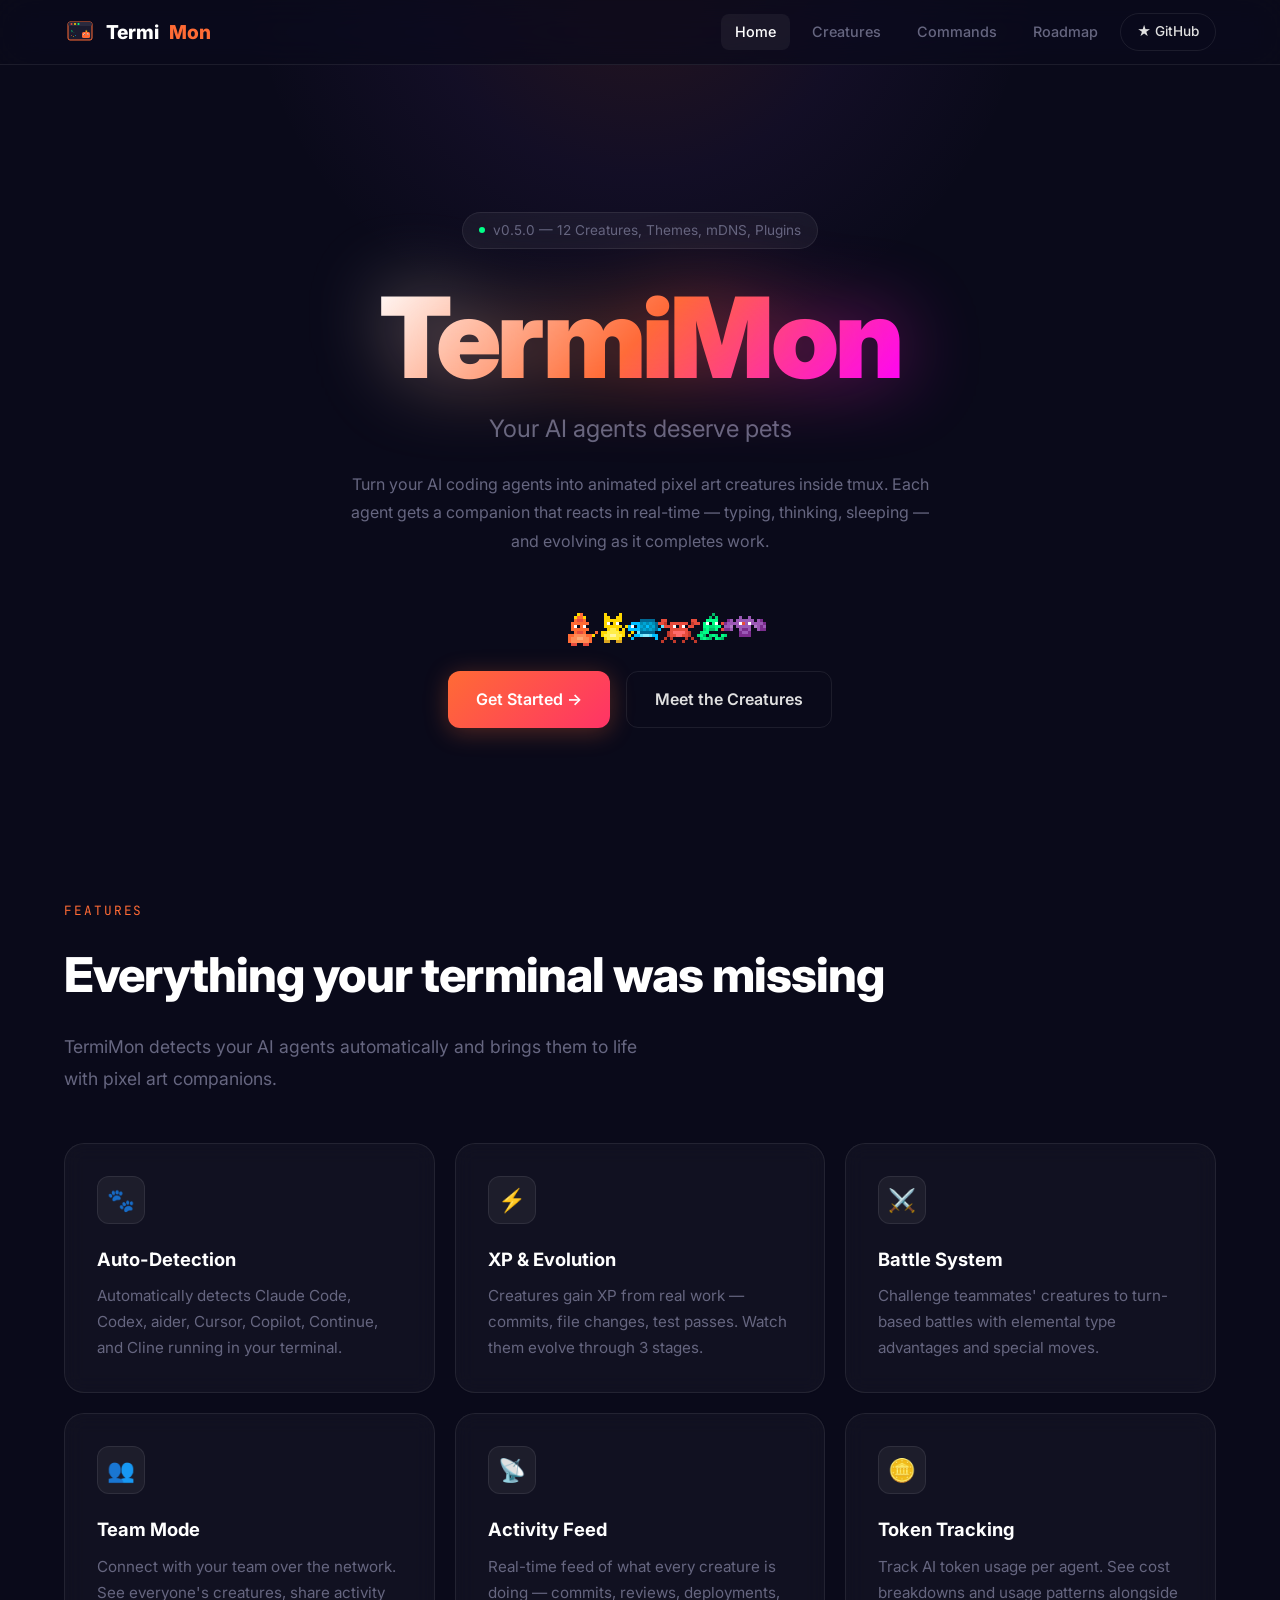
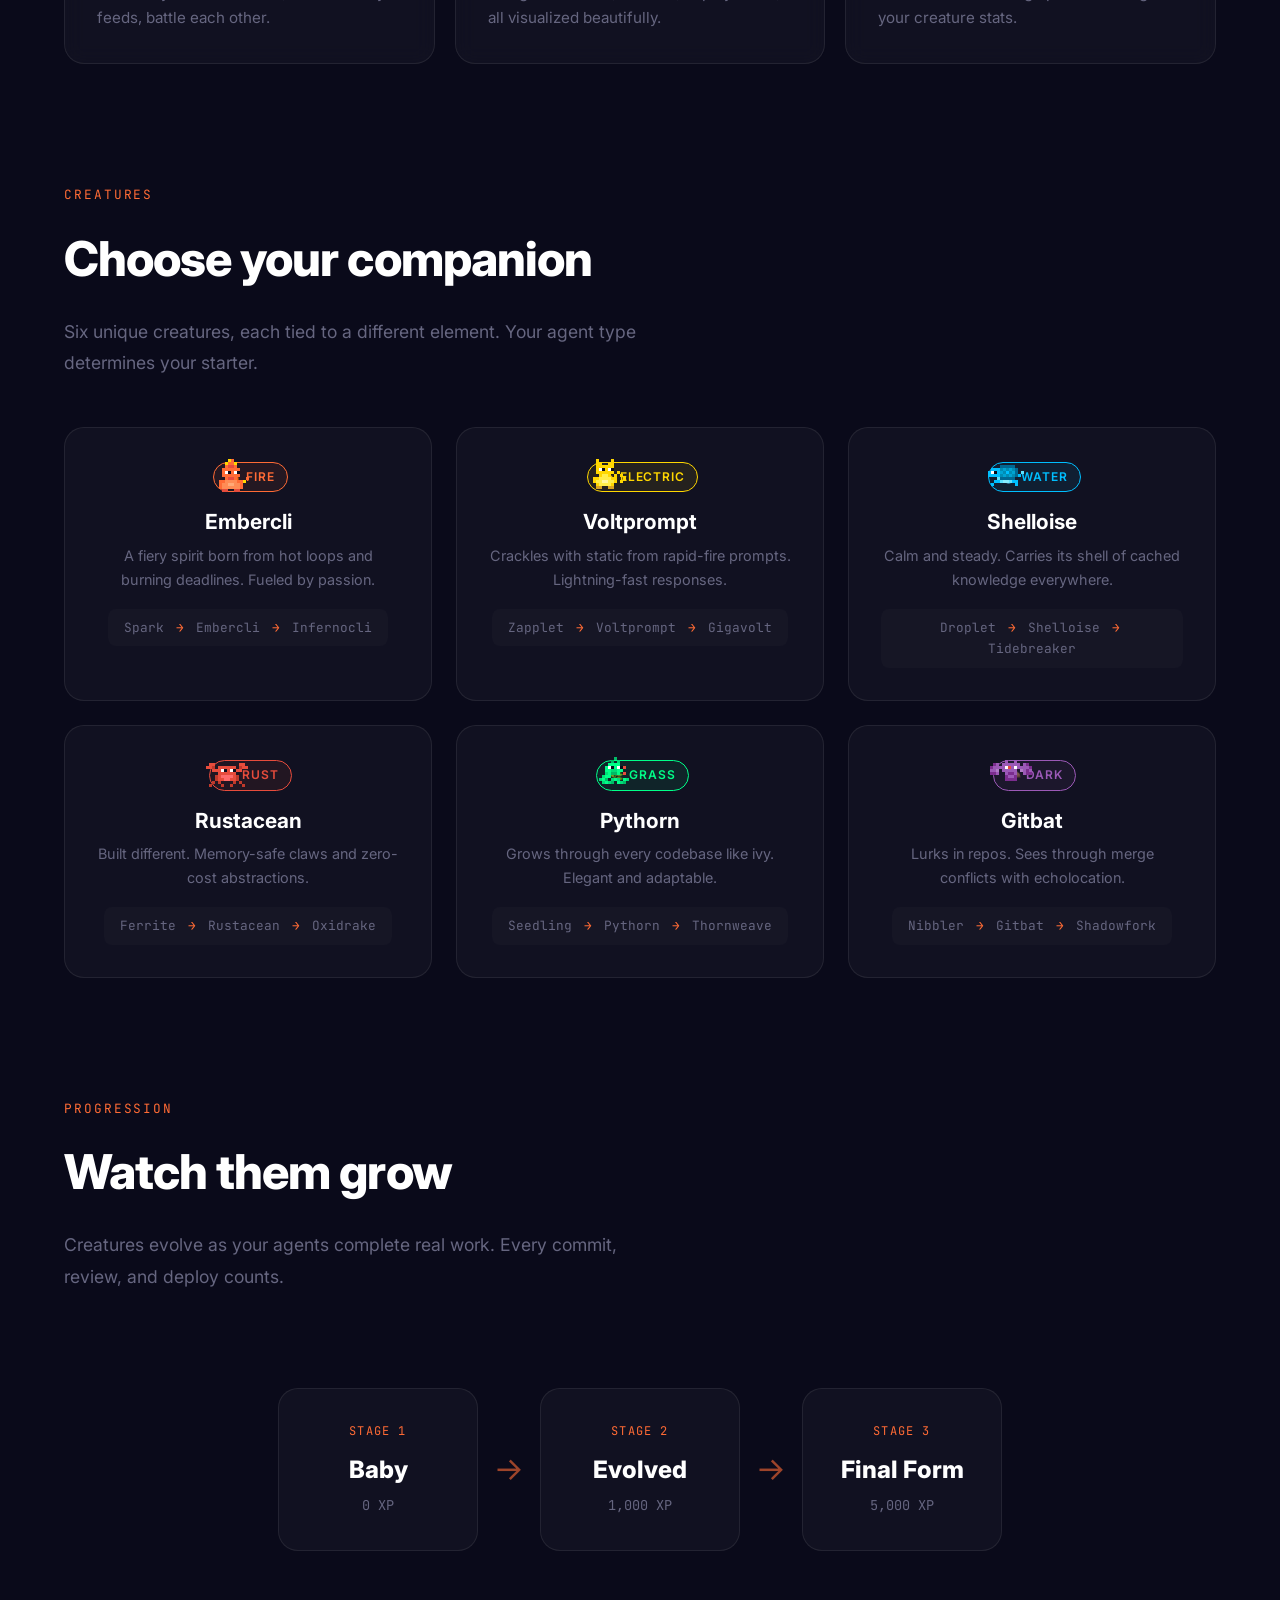
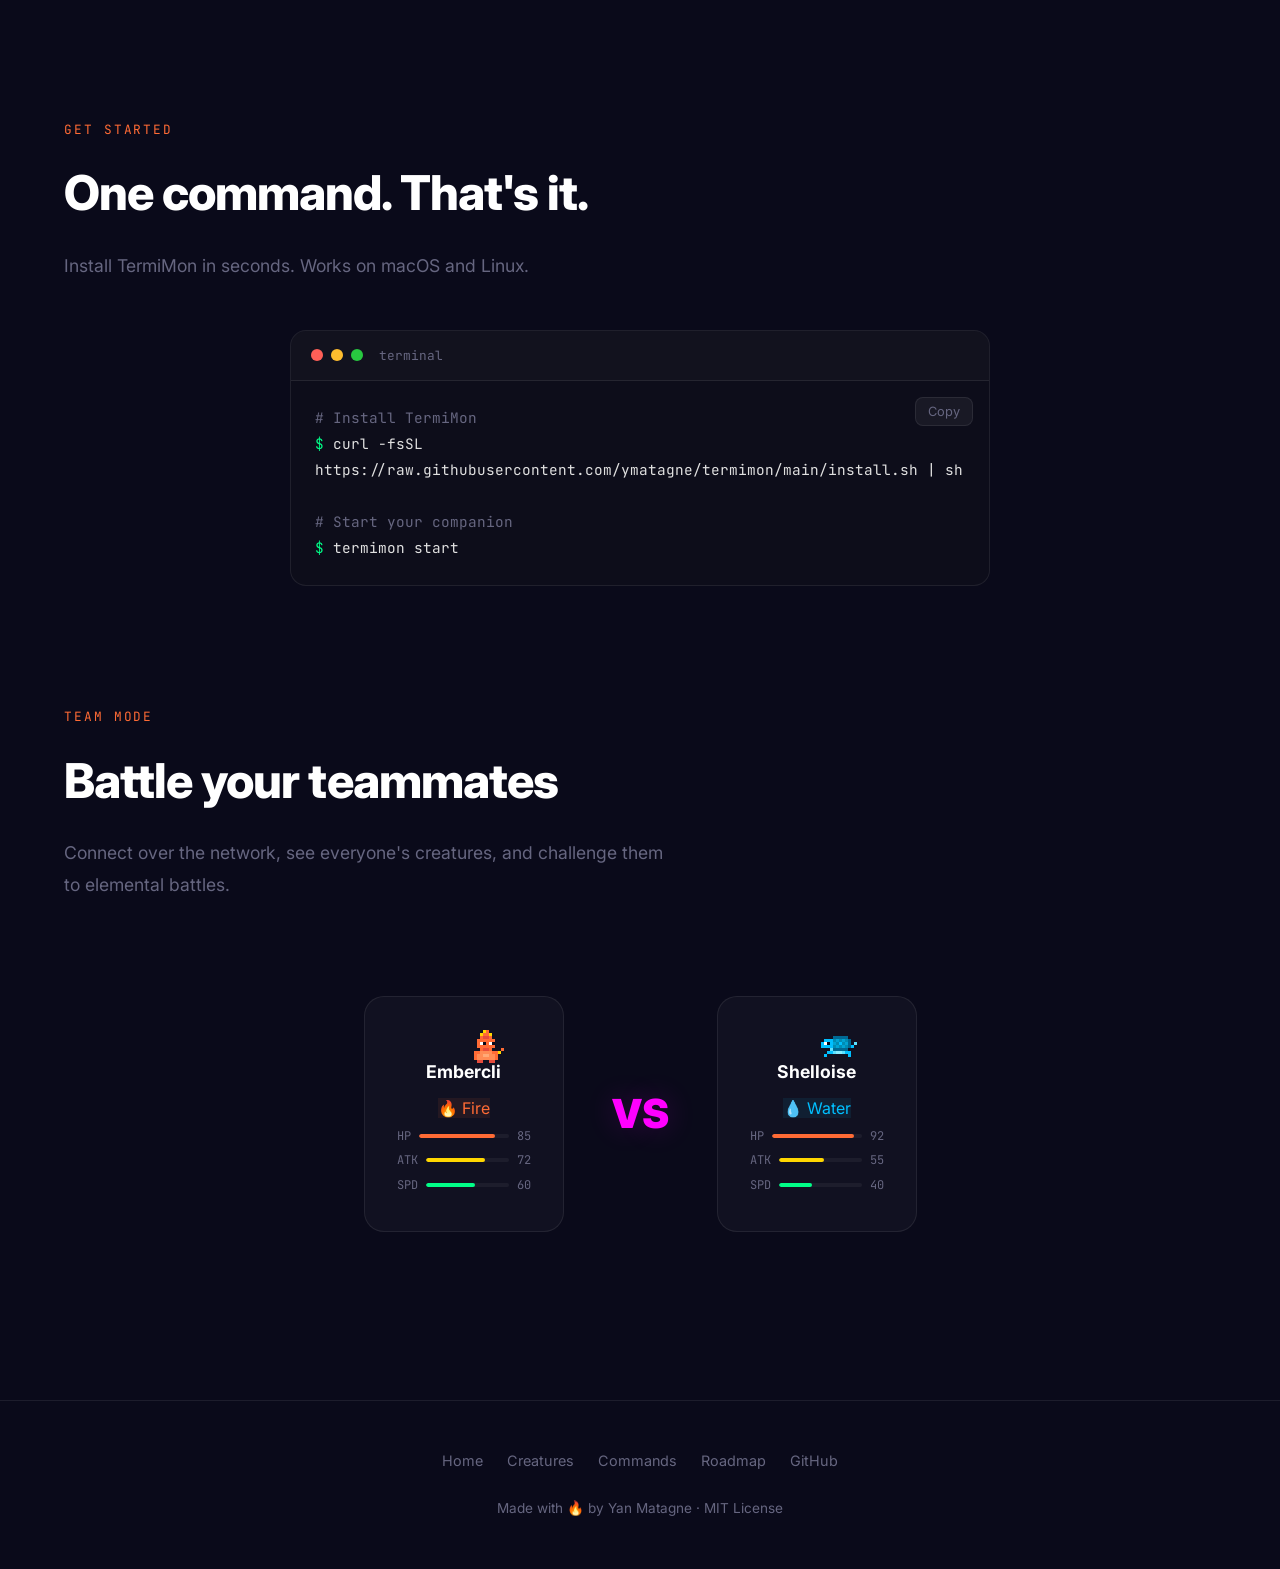
==== commit 1c4d4b28: "v0.5.0 — 6 new creatures, themes, mDNS, sounds, plugins, spectator battles, pokédex, GitHub Action F" ====
--- a/docs/index.html
+++ b/docs/index.html
@@ -30,7 +30,7 @@
   <div class="hero">
     <div class="hero-badge">
       <span class="dot"></span>
-      Now with Team Mode & Battles
+      v0.5.0 — 12 Creatures, Themes, mDNS, Plugins
     </div>
     <h1>TermiMon</h1>
     <p class="tagline">Your AI agents deserve pets</p>
